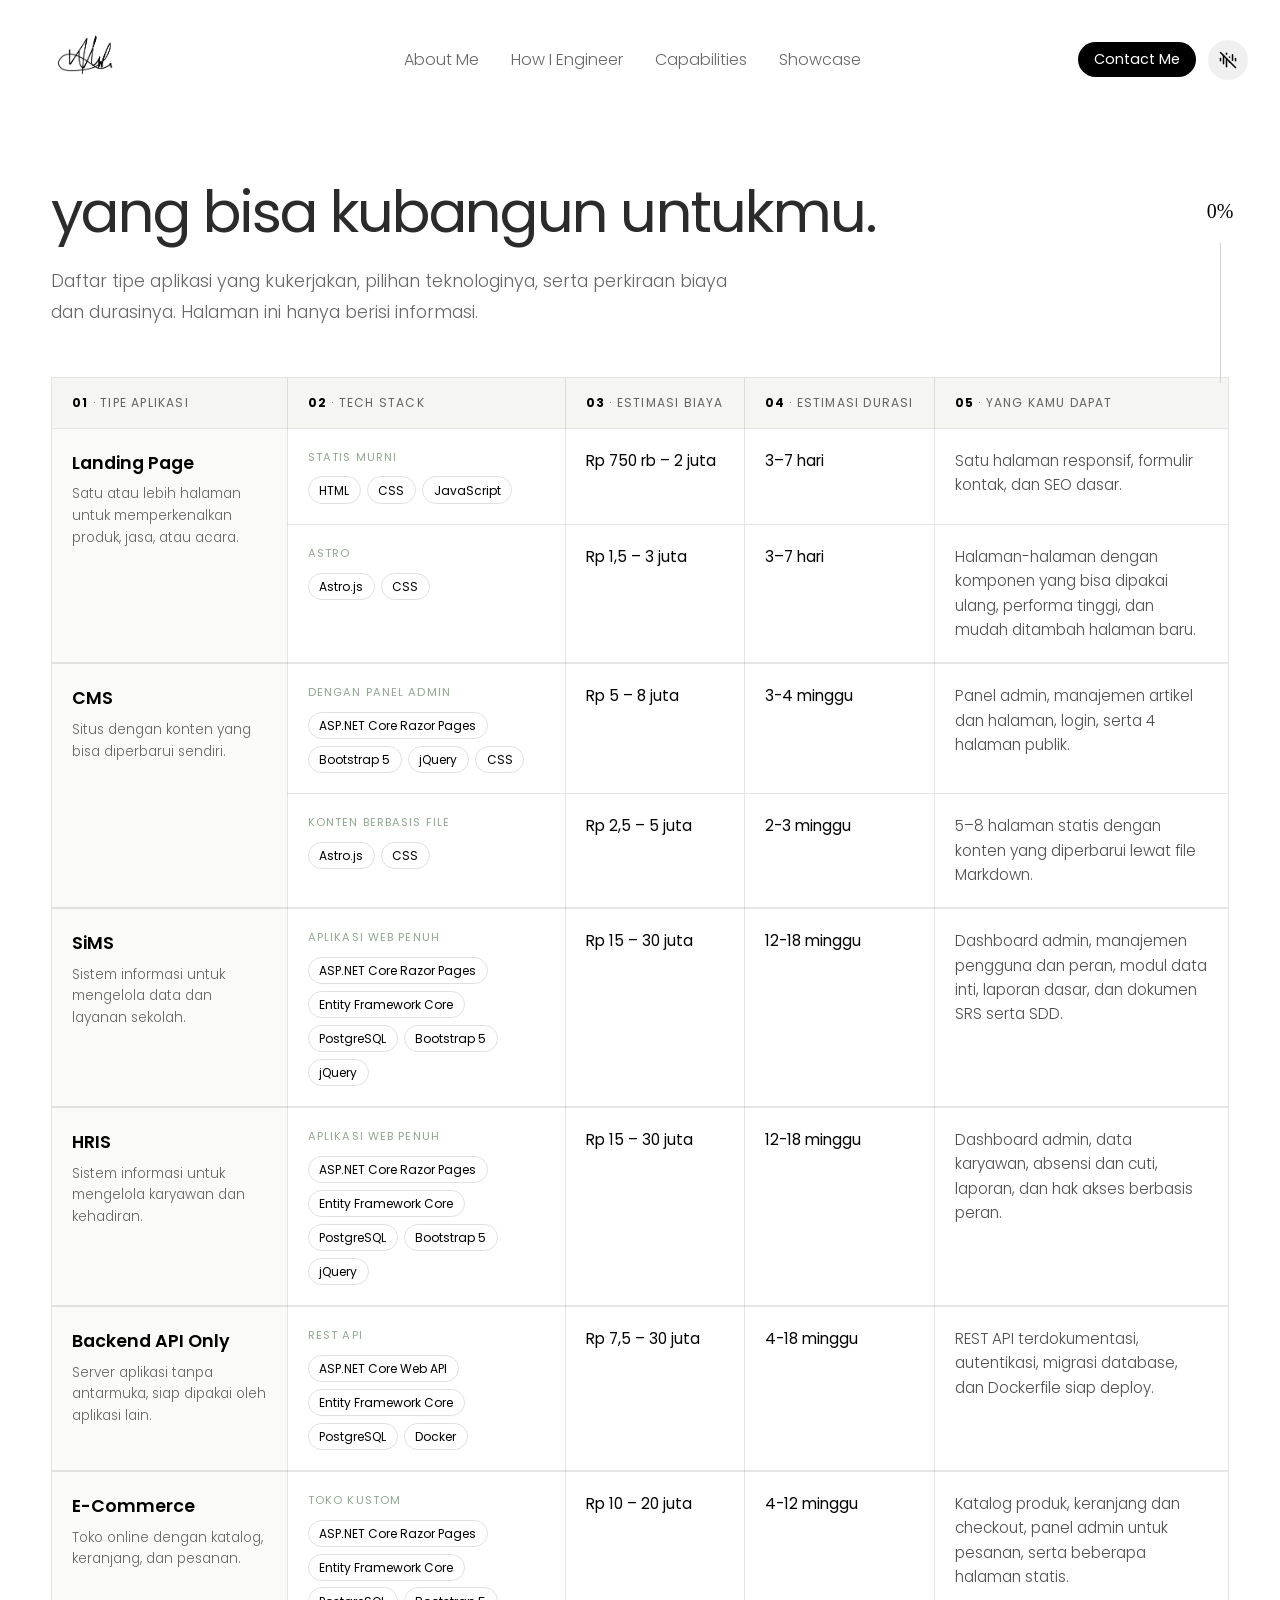
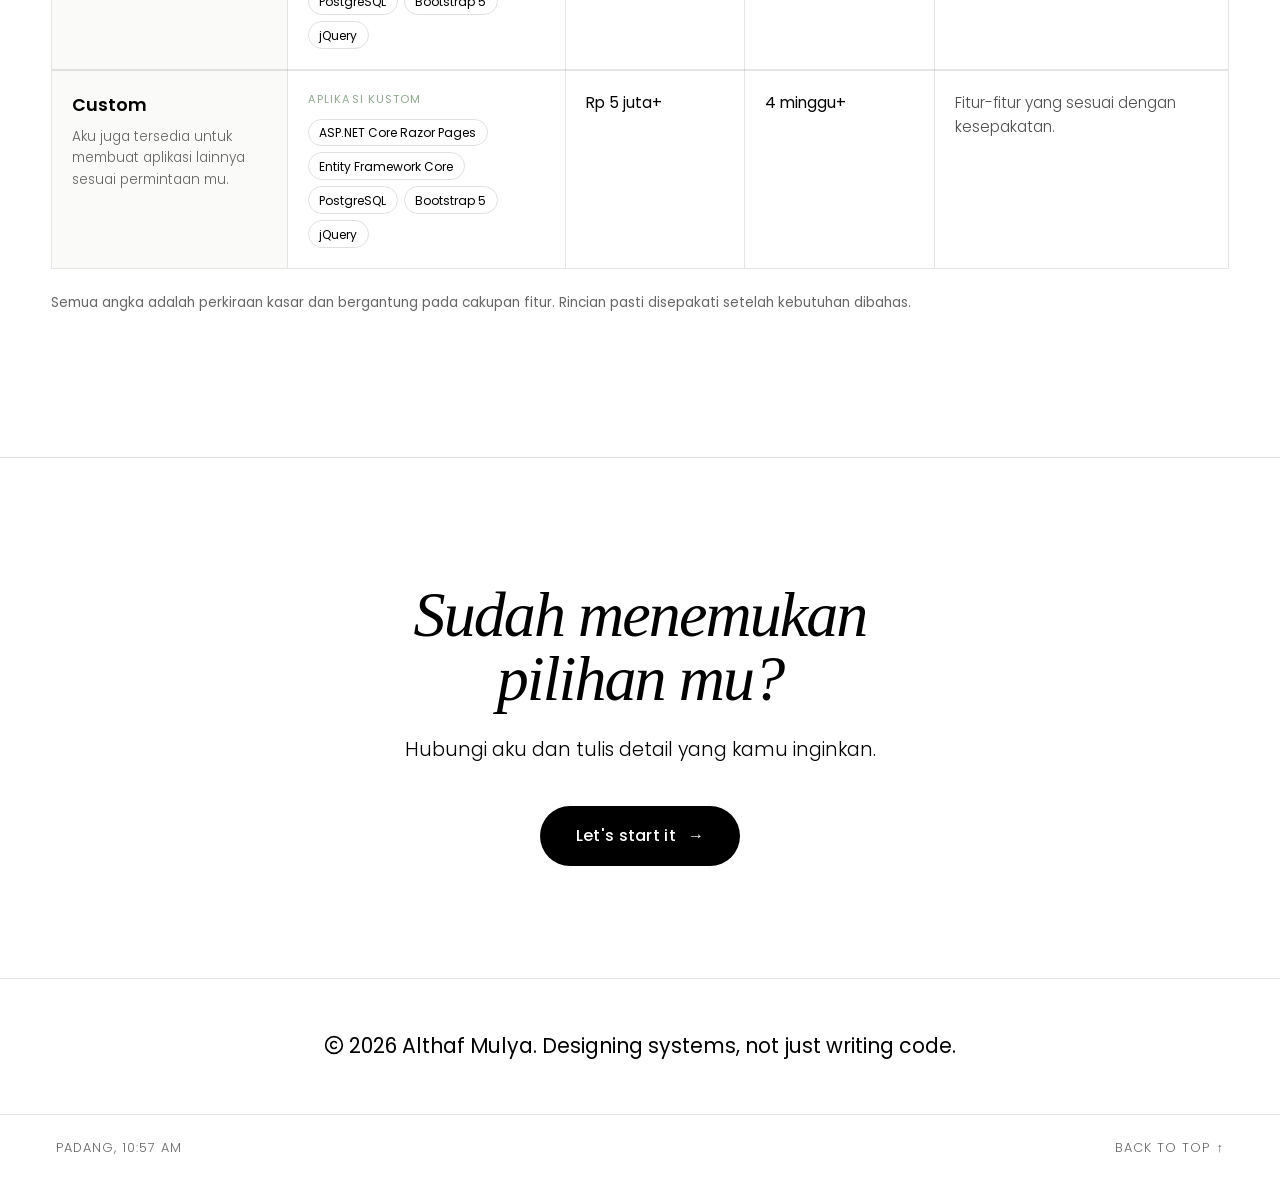
==== capabilities.html @ 6b511c11 "feat: add capabilities and contact section" ====
<!DOCTYPE html>
<html lang="en">
<head>
    <meta charset="UTF-8">
    <meta name="viewport" content="width=device-width, initial-scale=1.0">

    <title>Althaf | Web Developer</title>
    <meta name="description" content="Althaf adalah seorang web developer yang berdomisili di Padang, Indonesia.">
    <meta name="author" content="Althaf">
    <meta name="application-name" content="Althaf Portfolio">
    <meta name="generator" content="Custom">

    <meta name="robots" content="index, follow">
    <meta name="googlebot" content="index, follow">

    <link rel="canonical" href="https://althaf-webdev.netlify.app/">

    <meta property="og:type" content="website">
    <meta property="og:site_name" content="Althaf Portfolio">
    <meta property="og:title" content="Althaf | Web Developer">
    <meta property="og:description" content="Althaf adalah seorang web developer yang berdomisili di Padang, Indonesia.">
    <meta property="og:url" content="https://althaf-webdev.netlify.app/">
    <meta property="og:image" content="https://althaf-webdev.netlify.app/images/og-image.jpg">
    <meta property="og:image:alt" content="Foto Aku">
    <meta property="og:image:width" content="1200">
    <meta property="og:image:height" content="630">
    <meta property="og:locale" content="id_ID">

    <meta name="twitter:card" content="summary_large_image">
    <meta name="twitter:title" content="Althaf | Web Developer">
    <meta name="twitter:description" content="Althaf adalah seorang web developer yang berdomisili di Padang, Indonesia.">
    <meta name="twitter:image" content="https://althaf-webdev.netlify.app/images/og-image.jpg">
    <meta name="twitter:image:alt" content="Foto Aku">

    <meta name="theme-color" content="#000000">
    <meta name="color-scheme" content="light">

    <link rel="icon" type="image/png" href="./assets/favicon.png">
    <link rel="apple-touch-icon" href="/apple-touch-icon.png">
    <link rel="manifest" href="./manifest.json">

    <link rel="stylesheet" href="./styles/style.css">
    <link rel="stylesheet" href="./styles/animation.css">
    <link rel="stylesheet" href="./styles/typography.css">

    <link rel="preconnect" href="https://fonts.googleapis.com">
    <link rel="preconnect" href="https://fonts.gstatic.com" crossorigin>
    <link href="https://fonts.googleapis.com/css2?family=Poppins:ital,wght@0,100;0,200;0,300;0,400;0,500;0,600;0,700;0,800;0,900;1,100;1,200;1,300;1,400;1,500;1,600;1,700;1,800;1,900&display=swap" rel="stylesheet">
    <link href="https://fonts.googleapis.com/css2?family=Pixelify+Sans:wght@400;500&display=swap" rel="stylesheet">

    <script type="module" src="./scripts/main.js" defer></script>
</head>
<body data-page="capabilities">

    <!-- header -->
    <header>
        <a href="/" style="cursor: pointer;" class="signature">
            <img
                src="./assets/signature.png"
                alt="tanda tangan gw" />
        </a>
        <nav>
            <ul id="nav-items"></ul>
        </nav>
        <div class="header-actions">
            <a 
                id="contact-btn" 
                class="contact-btn" 
                href="./contact.html">
                Contact Me
            </a>
            <button
                id="play-bg"
                type="button"
                aria-label="Play background music"
                aria-pressed="false"
                class="play-btn"
            >
                <span id="play-icon" aria-hidden="true"></span>
            </button>
            <button
                id="menu-btn"
                class="menu-btn"
                type="button"
                aria-label="Toggle menu"
                aria-expanded="false"
                aria-controls="menu-overlay"
            >
                <span></span>
                <span></span>
            </button>
        </div>
    </header>

    <main>
        <section class="capabilities section-container-for-capabilities" aria-labelledby="capabilities-title">
            <div class="capabilities__header">
                <h1 id="capabilities-title" class="capabilities__title"></h1>
                <p id="capabilities-lead" class="capabilities__lead"></p>
            </div>

            <div class="capabilities__scroll" tabindex="0" role="region" aria-label="Tabel capabilities">
                <table id="capabilities-table" class="cap-table">
                    <caption id="capabilities-caption" class="visually-hidden"></caption>
                    <thead>
                        <tr id="capabilities-head"></tr>
                    </thead>
                </table>
            </div>

            <p id="capabilities-note" class="capabilities__note"></p>
        </section>

        <!-- nav to contact -->
        <section class="contact section-container" id="contact">
            <h3 class="contact__title">Sudah menemukan pilihan mu?</h3>
            <p class="contact__subtitle">
                Hubungi aku dan tulis detail yang kamu inginkan.
            </p>
            <a class="contact__cta" href="./contact.html">
                Let's start it <span aria-hidden="true">→</span>
            </a>
        </section>

    </main>

    <!-- footer -->
    <footer>

        <!-- copyright -->
        <div class="footer-copyright">
            <span id="copyright-icon"></span>
            <span id="copyright-year"></span>
            Althaf Mulya.
            Designing systems, not just writing code.
        </div>

        <!-- lower -->
        <div class="footer-lower">
            <span id="current-time"></span>
            <button id="back-to-top" class="back-to-top" type="button">
                BACK TO TOP <span aria-hidden="true">↑</span>
            </button>
        </div>

    </footer>

    <!-- additional components -->
    <audio id="background-audio" loop preload="auto">
        <source src="./assets/poison-door-sister-of-mercy.mp3" type="audio/mpeg">
    </audio>

    <div class="scroll-progress">
        <span id="scroll-percentage">0%</span>
        <div class="scroll-progress__track">
            <div id="scroll-progress-bar"></div>
        </div>
    </div>

    <div id="menu-overlay" class="menu-overlay" aria-hidden="true">
        <ol id="menu-items" class="menu-items"></ol>
    </div>

</body>
</html>
---- styles/style.css ----
* {
    box-sizing: border-box;
    padding: 0;
    margin: 0;
}

:root {
    --top-bar: 14px;
    --header-h: 109px; 
}

body {
    width: 100%;
    min-height: 100vh;
    height: fit-content;
    overflow-x: hidden;
    background-color: #ffffff;
}

li {
    list-style: none;
}

a {
    text-decoration: none;
}

.text-muted {
    color: #00000099;
}

.signature img {
    display: block;
    width: 135px;
    height: 55px;
    transition: filter 0.35s ease;
}

body.menu-open .signature {
    filter: brightness(0) invert(1);
}

.section-container {
    --card-padding: clamp(1.5rem, 4vw, 4rem);
    font-family: "Poppins", sans-serif;
    margin: 9rem 0 7rem;
    padding: 0 clamp(1.25rem, 4vw, 3.5rem);
    position: relative;
}

.section-container-for-capabilities {
    font-family: "Poppins", sans-serif;
    margin: 4rem 0 7rem;
    padding: 0 clamp(1.25rem, 4vw, 3.5rem);
    position: relative; 
}

nav a, .contact-btn {
    white-space: nowrap;
}

header {
    display: flex;
    flex-direction: row;
    justify-content: space-between;
    align-items: center;
    padding: 2rem;

    font-family: "Poppins", sans-serif;
    font-weight: 300;
    font-style: normal;

    position: sticky;
    top: 0;
    left: 0;
    z-index: 100;

    background-color: rgba(255, 255, 255, 1);
    -webkit-backdrop-filter: blur(0px);
            backdrop-filter: blur(0px);
    border-bottom: 1px solid transparent;

    transition:
        padding 0.35s cubic-bezier(0.4, 0, 0.2, 1),
        background-color 0.35s ease,
        backdrop-filter 0.35s ease,
        -webkit-backdrop-filter 0.35s ease,
        border-color 0.35s ease,
        box-shadow 0.35s ease;
}

header.is-scrolled {
    padding-block: 1rem;

    background-color: rgba(255, 255, 255, 0.55);
    -webkit-backdrop-filter: blur(14px) saturate(180%);
            backdrop-filter: blur(14px) saturate(180%);

    border-bottom-color: rgba(255, 255, 255, 0.4);
    box-shadow: 0 4px 24px rgba(0, 0, 0, 0.06);
}

nav ul {
    display: flex;
    flex-direction: row;
    gap: 2rem;
    margin-left: 20px;
}

.header-actions {
    display: flex;
    flex-direction: row;
    align-items: center;
    gap: 0.75rem;
}

.contact-btn {
    display: inline-flex;
    align-items: center;
    height: 35px;
    padding: 0 1rem;
    border-radius: 999px;

    background: #000;
    color: #fff;

    font-family: "Poppins", sans-serif;
    font-weight: 400;
    font-size: 0.9rem;

    transition: background-color 0.2s ease, transform 0.2s ease;
}

.contact-btn:hover {
    background: #222;
}

.play-btn {
    width: 40px;
    height: 40px;
    padding: 0;
    border: none;
    border-radius: 50%;
    background: #0000000f;
    cursor: pointer;

    display: grid;
    place-items: center;

    transition: background-color 0.2s ease;
}

.play-btn:hover {
    background: #0000001c;
}

.play-btn img {
    width: 18px;
    height: 18px;
    display: block;
}

.play-btn[aria-pressed="false"] .icon-stop {
    display: none;
}

.play-btn[aria-pressed="true"] .icon-play {
    display: none;
}

/* section nav */
.section-label {
    margin-bottom: 3rem;
}

.section-label__text {
    margin: 0;
    font-size: clamp(0.75rem, 1vw, 1rem);
    font-weight: 400;
    letter-spacing: 0.14em;
    text-transform: uppercase;
    color: #333;
}

.section-label__index {
    color: #8fa88f;
}

.section-label__line {
    display: block;
    width: clamp(8rem, 14vw, 12.5rem);
    height: 1px;
    margin-top: 0.25rem;
    background: #0000003d;
}

/* hero */
.hero {
    position: relative;
    min-height: calc(100svh - var(--top-bar) - var(--header-h));
    padding: 3rem 2.5rem 2.5rem;

    display: flex;
    flex-direction: column;
    justify-content: space-between;
    gap: 3rem;
}

#hero-name {
    display: flex;
    justify-content: flex-start; 
    gap: 0.3em;
    width: 100%;
    margin-top: 1.5rem;
    padding-right: 3.5rem; 

    font-family: "Pixelify Sans", monospace;
    font-weight: 400;
    font-size: 13vw;
    line-height: 1;
    white-space: nowrap;
}

#short-description {
    max-width: 19em;
    font-family: "Poppins", sans-serif;
    font-weight: 400;
    font-size: clamp(1.5rem, 2.3vw, 2.25rem);
    line-height: 1.55;
    letter-spacing: -0.01em;
}

.quick-info-container {
    position: relative;
}

.list-role-domicile ol {
    display: flex;
    justify-content: flex-end;
    padding-right: 3rem;

    font-family: "Poppins", sans-serif;
    font-weight: 400;
    font-size: 0.8rem;
    letter-spacing: 0.08em;
    text-transform: uppercase;
}

.list-role-domicile li + li::before {
    content: "+";
    margin-inline: 3rem;
}

.role-label {
    display: none;
}

.hero-linkedin {
    position: absolute;
    right: 1rem;
    bottom: 0.25rem;
    width: 40px;
    height: 40px;
    color: #000;
    margin-bottom: 1rem;
}

/* hamburger menu */
.menu-btn {
    display: none;
    position: relative;
    width: 40px;
    height: 40px;
    padding: 0;
    border: none;
    border-radius: 50%;
    background: #0000000f;
    cursor: pointer;
    transition: background-color 0.2s ease;
}

.menu-btn:hover {
    background: #0000001c;
}

.menu-btn span {
    position: absolute;
    top: 50%;
    left: 50%;
    width: 16px;
    height: 2px;
    background: #000;
    transition: transform 0.35s cubic-bezier(0.4, 0, 0.2, 1), background-color 0.2s ease;
}

.menu-btn span:nth-child(1) {
    transform: translate(-50%, calc(-50% - 3px));
}

.menu-btn span:nth-child(2) {
    transform: translate(-50%, calc(-50% + 3px));
}

body.menu-open .menu-btn span:nth-child(1) {
    transform: translate(-50%, -50%) rotate(45deg);
}

body.menu-open .menu-btn span:nth-child(2) {
    transform: translate(-50%, -50%) rotate(-45deg);
}

.menu-overlay {
    display: none;
    position: fixed;
    inset: 0;
    z-index: 99;
    max-width: 100vw;
    padding: calc(var(--header-h) + var(--top-bar)) 1.25rem 2rem;

    background: #0d0d0d;
    color: #fff;
    font-family: "Poppins", sans-serif;

    transform: translateY(-100%);
    visibility: hidden;
    transition:
        transform 0.6s cubic-bezier(0.76, 0, 0.24, 1),
        visibility 0s linear 0.6s;
}

body.menu-open .menu-overlay {
    transform: translateY(0);
    visibility: visible;
    transition-delay: 0s;
}

body.menu-open {
    overflow: hidden;
}

.menu-items {
    border-top: 1px solid #ffffff1f;
}

.menu-items li {
    border-bottom: 1px solid #ffffff1f;

    opacity: 0;
    transform: translateY(24px);
    transition: opacity 0.5s ease, transform 0.5s ease;
}

body.menu-open .menu-items li {
    opacity: 1;
    transform: none;
}

body.menu-open .menu-items li:nth-child(1) { transition-delay: 0.30s; }
body.menu-open .menu-items li:nth-child(2) { transition-delay: 0.36s; }
body.menu-open .menu-items li:nth-child(3) { transition-delay: 0.42s; }
body.menu-open .menu-items li:nth-child(4) { transition-delay: 0.48s; }
body.menu-open .menu-items li:nth-child(5) { transition-delay: 0.54s; }

.menu-items a {
    display: flex;
    align-items: center;
    gap: 1.25rem;
    padding: 1.5rem 0;
    color: #fff;
}

.menu-index {
    min-width: 1.5rem;
    font-size: 0.75rem;
    font-weight: 500;
    color: #ffffff80;
}

.menu-label {
    flex: 1;
    font-size: clamp(1.2rem, 6vw, 2rem);
    font-weight: 600;
    line-height: 1;
    letter-spacing: -0.04em;
    text-transform: uppercase;
}

.menu-arrow {
    font-size: 1.8rem;
    line-height: 1;
}

body.menu-open header {
    background-color: transparent;
    -webkit-backdrop-filter: none;
            backdrop-filter: none;
    box-shadow: none;
    color: #fff;
}

body.menu-open .play-btn,
body.menu-open .menu-btn {
    background: #ffffff1f;
}

body.menu-open .play-btn img {
    filter: invert(1);
}

body.menu-open .menu-btn span {
    background: #fff;
}

/* skills */
.skills {
    border-block: 1px solid #0000001a;
}

.skills-grid {
    display: grid;
    grid-template-columns: repeat(3, 1fr);
}

.capability {
    display: flex;
    flex-direction: row;
    align-items: flex-start;
    gap: 1.25rem;
    min-height: 220px;
    padding: 3rem 2.5rem;

    font-family: "Poppins", sans-serif;
}

.capability + .capability {
    border-left: 1px solid #0000001a;
}

.capability__icon {
    flex-shrink: 0;
    display: grid;
    place-items: center;
    width: 56px;
    height: 56px;
    border-radius: 16px;
    background: #0000000f;
}

.capability__icon img {
    display: block;
    width: 26px;
    height: 26px;
}

.capability__body h4 {
    margin-bottom: 0.75rem;
    font-weight: 500;
    font-size: 1.25rem;
    line-height: 1.25;
}

.capability__body p {
    font-weight: 300;
    font-size: 0.95rem;
    line-height: 1.7;
    color: #00000099;
}

/* showcase */
.showcase {
    --gap: 2.5rem;
    --per-view: 3;
    --inset: clamp(1.25rem, 4vw, 3.5rem);

    margin-top: 7rem;
    font-family: "Poppins", sans-serif;
}

.showcase__grid {
    display: flex;
    gap: var(--gap);
    padding: 0 var(--inset);
    overflow-x: auto;
    scroll-snap-type: x mandatory;
    scroll-padding-inline: var(--inset);
    overscroll-behavior-x: contain;
    scrollbar-width: none;
}

.showcase__grid::-webkit-scrollbar {
    display: none;
}

.showcase__grid:focus-visible {
    outline: 2px solid #000;
    outline-offset: -2px;
}

.showcase__controls {
    display: flex;
    justify-content: center;
    gap: 0.75rem;
    margin-top: 2.5rem;
}

.showcase__controls[hidden] {
    display: none;
}

.showcase__nav {
    display: grid;
    place-items: center;
    width: 52px;
    height: 52px;
    padding: 0;
    border: 1px solid #00000033;
    border-radius: 50%;
    background: transparent;
    color: #000;
    font-size: 1.25rem;
    line-height: 1;
    cursor: pointer;
    transition: background-color 0.25s ease, color 0.25s ease, opacity 0.25s ease;
}

.showcase__nav:hover:not(:disabled),
.showcase__nav:focus-visible {
    background: #000;
    color: #fff;
}

.showcase__nav:disabled {
    opacity: 0.25;
    cursor: default;
}

.showcase__header {
    padding: 0 clamp(1.25rem, 4vw, 3.5rem) 0 0;
    margin-bottom: 4rem;
}

.showcase__title {
    font-size: clamp(2.5rem, 4.5vw, 5rem);
    font-weight: 400;
    line-height: 1;
    letter-spacing: -0.03em;
    color: #2b2b2b;
}

.showcase__lead {
    max-width: 44rem;
    margin-top: 1.5rem;
    font-weight: 300;
    font-size: clamp(1rem, 1.4vw, 1.2rem);
    line-height: 1.8;
    color: #00000099;
}

.showcase-card {
    flex: 0 0 calc((100% - var(--gap) * (var(--per-view) - 1)) / var(--per-view));
    min-width: 0;
    scroll-snap-align: start;
    overflow-wrap: anywhere;

    --card-bg: #1f1f1f;
    --card-fg: #ffffff;
    --card-muted: #ffffffa6;
    --card-line: #ffffff26;
    --notch: 1.5rem;

    position: relative;
    display: flex;
    flex-direction: column;
    padding: 1.75rem 1.75rem 5rem;
    border-radius: 1.5rem;
    background: var(--card-bg);
    color: var(--card-fg);
}

.showcase-card[data-theme="light"] {
    --card-bg: #efefef;
    --card-fg: #1a1a1a;
    --card-muted: #00000099;
    --card-line: #0000001f;
}

.showcase-card__visual {
    display: grid;
    place-items: center;
    aspect-ratio: 16 / 10;
    margin-bottom: 1.75rem;
    overflow: hidden;
    border-radius: 58% 42% 55% 45% / 50% 58% 42% 50%;
    background: #ffffff1f;
}

.showcase-card[data-theme="light"] .showcase-card__visual {
    background: #00000014;
}

.showcase-card__visual img {
    display: block;
    width: 100%;
    height: 100%;
    object-fit: cover;
}

.showcase-card__initial {
    font-family: "Pixelify Sans", monospace;
    font-size: clamp(3.5rem, 7vw, 6rem);
    line-height: 1;
    opacity: 0.85;
}

.showcase-card__meta {
    display: flex;
    justify-content: space-between;
    align-items: center;
    gap: 1rem;
    margin-bottom: 0.75rem;
    font-size: 0.7rem;
    letter-spacing: 0.1em;
    text-transform: uppercase;
    color: var(--card-muted);
}

.showcase-card__status::before {
    content: "";
    display: inline-block;
    width: 6px;
    height: 6px;
    margin-right: 0.45rem;
    border-radius: 50%;
    background: currentColor;
    vertical-align: 0.1em;
}

.showcase-card__title {
    margin-bottom: 0.6rem;
    font-weight: 500;
    font-size: 1.5rem;
    line-height: 1.2;
}

.showcase-card__description {
    margin-bottom: 1.5rem;
    font-weight: 300;
    font-size: 0.95rem;
    line-height: 1.7;
    color: var(--card-muted);
}

.showcase-card__list {
    display: grid;
    gap: 0.6rem;
    margin-top: auto;
    padding-top: 1.25rem;
    border-top: 1px solid var(--card-line);
    font-size: 0.9rem;
    font-weight: 400;
}

.showcase-card__list li {
    display: flex;
    align-items: center;
    gap: 0.7rem;
}

.showcase-card__list li::before {
    content: "✓";
    flex-shrink: 0;
    display: grid;
    place-items: center;
    width: 20px;
    height: 20px;
    border-radius: 50%;
    background: var(--card-fg);
    color: var(--card-bg);
    font-size: 0.65rem;
    font-weight: 700;
}

.showcase-card__list .showcase-card__more {
    color: var(--card-muted);
    font-size: 0.8rem;
}

.showcase-card__list .showcase-card__more::before {
    content: "+";
    background: transparent;
    border: 1px solid var(--card-line);
    color: var(--card-muted);
}

.showcase-card__action {
    position: absolute;
    right: 0;
    bottom: 0;
    padding: 0.7rem 0 0 0.7rem;
    background: #fff;
    border-top-left-radius: var(--notch);
}

.showcase-card__action::before,
.showcase-card__action::after {
    content: "";
    position: absolute;
    width: var(--notch);
    height: var(--notch);
    background: radial-gradient(circle at top left, transparent var(--notch), #fff 0);
}

.showcase-card__action::before {
    right: 0;
    top: calc(var(--notch) * -1);
}

.showcase-card__action::after {
    left: calc(var(--notch) * -1);
    bottom: 0;
}

.showcase-card__action a {
    display: grid;
    place-items: center;
    width: 48px;
    height: 48px;
    border-radius: 50%;
    background: var(--card-bg);
    color: var(--card-fg);
    font-size: 1.2rem;
    line-height: 1;
    box-shadow: inset 0 0 0 1px var(--card-line);
    transition: transform 0.25s ease;
}

.showcase-card__action a:hover,
.showcase-card__action a:focus-visible {
    transform: rotate(45deg);
}

/* approach */
.approach-card__header {
    margin-bottom: 3rem;
}

.approach-card__title {
    margin: 0;
    font-size: clamp(2.5rem, 4.5vw, 5rem);
    font-weight: 400;
    line-height: 1;
    letter-spacing: -0.03em;
    color: #2b2b2b;
}

.approach-card__lead {
    max-width: 44rem;
    margin: 1.5rem 0 0;
    font-weight: 300;
    font-size: 1.1rem;
    line-height: 1.7;
    color: #00000099;
    line-height: 1.8;
}

.approach-card__panel {
    margin-left: clamp(0rem, 6vw, 6rem);
    padding: var(--card-padding);
    background: #fff;
    border: 1px solid #0000001a;
    border-radius: 2rem;
}

.approach-card__body {
    display: grid;
    grid-template-columns: minmax(0, 1fr) minmax(0, 0.95fr);
    gap: clamp(2rem, 5vw, 5rem);
    align-items: center;
}

.approach-card__content {
    min-width: 0;
}

.approach-card__description {
    max-width: 38rem;
    margin: 0;
    font-weight: 300;
    font-size: 1.1rem;
    line-height: 1.7;
    color: #00000099;
}

.approach-card__description strong {
    color: #000;
    font-weight: 600;
}

.approach-card__details {
    display: grid;
    gap: 0.75rem;
    margin: 2.5rem 0 0;
    padding: 0;
    list-style: none;
}

.approach-card__details li {
    padding-bottom: 0.75rem;
    border-bottom: 1px solid #eaeaea;
    font-size: 0.9rem;
    font-weight: 400;
}

.approach-stack {
    position: relative;
    z-index: 1;
    min-width: 0;
    aspect-ratio: 1 / 1.05;
    margin-top: calc(var(--card-padding) * -1.6);
    margin-right: calc(var(--card-padding) * -0.75);
}

.approach-stack__item {
    position: absolute;
    top: 0;
    left: 0;
    width: 88%;
    padding: 0;
    border: 0;
    background: none;
    cursor: pointer;
    transform-origin: bottom left;
    transition:
        transform 0.55s cubic-bezier(0.22, 1, 0.36, 1),
        opacity 0.4s ease,
        filter 0.4s ease;
}

.approach-stack__item img {
    display: block;
    width: 100%;
    height: auto;
    border-radius: 1rem;
    filter: drop-shadow(0 18px 30px rgb(0 0 0 / 0.18));
    user-select: none;
    -webkit-user-drag: none;
}

.approach-stack__item:focus-visible {
    outline: 2px solid #000;
    outline-offset: 6px;
    border-radius: 1rem;
}

.approach-stack__item[data-pos="0"] {
    z-index: 3;
    transform: translate(0, 0) rotate(0deg);
}

.approach-stack__item[data-pos="1"] {
    z-index: 2;
    transform: translate(13%, 6%) rotate(2.5deg) scale(0.96);
    filter: brightness(0.92);
}

.approach-stack__item[data-pos="2"] {
    z-index: 1;
    transform: translate(24%, 12%) rotate(5deg) scale(0.92);
    filter: brightness(0.85);
}

.approach-stack:hover .approach-stack__item[data-pos="1"] {
    transform: translate(16%, 4%) rotate(3.5deg) scale(0.96);
}

.approach-card__footer {
    display: flex;
    justify-content: space-between;
    align-items: center;
    gap: 1rem;
    margin-top: 3.5rem;
    padding-top: 1.25rem;
    border-top: 1px solid #e8e8e8;
    font-size: 0.75rem;
    letter-spacing: 0.08em;
    text-transform: uppercase;
}

.approach-card__index {
    color: #777;
    white-space: nowrap;
}

/* about */
.about {
    margin-top: 7rem;
    font-family: "Poppins", sans-serif;
}

.about__body {
    display: grid;
    grid-template-columns: minmax(0, 1fr) minmax(0, 1fr);
    gap: clamp(2rem, 5vw, 5rem);
    padding: 0 clamp(1.25rem, 4vw, 3.5rem) 4rem;
}

.about__content {
    display: flex;
    flex-direction: column;
    justify-content: space-between;
    gap: 1rem;
    min-width: 0;
}

.about__title {
    font-family: "Instrument Serif", Georgia, serif;
    font-style: italic;
    font-weight: 400;
    font-size: clamp(3rem, 6vw, 6rem);
    line-height: 1;
    letter-spacing: -0.03em;
}

.about__description {
    max-width: 38rem;
    font-weight: 300;
    font-size: clamp(1.1rem, 1.6vw, 1.6rem);
    line-height: 1.7;
    color: #00000099;
    white-space: pre-line; 
}

.about__image {
    min-width: 0;
}

.about__image img {
    display: block;
    width: 100%;
    aspect-ratio: 4 / 3;
    object-fit: cover;
    filter: grayscale(1) contrast(1.05);
}

.education {
    display: grid;
    grid-template-columns: repeat(3, 1fr);
    border-block: 1px solid #0000001a;
}

.education__item {
    display: flex;
    flex-direction: row;
    align-items: center;
    gap: 1.5rem;
    padding: 2.5rem clamp(1.25rem, 4vw, 3.5rem);
}

.education__item + .education__item {
    border-left: 1px solid #0000001a;
}

.education__logo {
    flex-shrink: 0;
    width: 60px;
    height: 60px;
    border-radius: 50%;
    overflow: hidden;
    background: #0000000f;
}

.education__logo img {
    display: block;
    width: 100%;
    height: 100%;
    object-fit: cover;
}

.education__name {
    margin-bottom: 0.4rem;
    font-weight: 400;
    font-size: 1rem;
    line-height: 1.25;
}

.education__year {
    font-weight: 300;
    font-size: 0.95rem;
    color: #00000099;
}

/* contact */
.contact {
    display: flex;
    flex-direction: column;
    align-items: center;
    text-align: center;
    font-family: "Poppins", sans-serif;
    border-top: 1px solid #0000001c;
    padding-top: 125px;
}

.contact__title {
    max-width: 18ch;
    font-family: "Instrument Serif", Georgia, serif;
    font-style: italic;
    font-weight: 400;
    font-size: clamp(2.5rem, 5vw, 4.5rem);
    line-height: 1;
    letter-spacing: -0.03em;
}

.contact__subtitle {
    max-width: 36rem;
    margin-top: 1.5rem;
    font-weight: 300;
    font-size: clamp(1rem, 1.5vw, 1.4rem);
    line-height: 1.6;
}

.contact__list {
    display: grid;
    grid-template-columns: repeat(3, 1fr);
    width: min(100%, 48rem);
    margin-top: 2.5rem;
    border: 1px solid #0000001a;
}

.contact__list li + li {
    border-left: 1px solid #0000001a;
}

.contact__link {
    display: grid;
    place-items: center;
    height: 100%;
    min-height: 70px;
    padding: 0.25rem;

    color: #000;
    font-weight: 500;
    font-size: 1rem;
    letter-spacing: 0.02em;
    text-transform: uppercase;

    transition: background-color 0.25s ease, color 0.25s ease;
}

.contact__link:hover,
.contact__link:focus-visible {
    background: #000;
    color: #fff;
}

.contact__cta {
    display: inline-flex;
    align-items: center;
    gap: 0.75rem;
    margin-top: 2.5rem;
    padding: 1.1rem 2.25rem;
    border-radius: 999px;

    background: #000;
    color: #fff;
    font-weight: 500;
    font-size: 1rem;
    letter-spacing: 0.02em;

    transition: background-color 0.25s ease, transform 0.25s ease;
}

.contact__cta span {
    transition: transform 0.25s ease;
}

.contact__cta:hover,
.contact__cta:focus-visible {
    background: #222;
}

/* area capabilities */
.capabilities__title {
    margin: 0;
    font-family: "Poppins", sans-serif;
    font-size: clamp(2.5rem, 4.5vw, 5rem);
    font-weight: 400;
    line-height: 1;
    letter-spacing: -0.03em;
    color: #2b2b2b;
}

.capabilities__lead {
    max-width: 44rem;
    margin: 1.5rem 0 0;
    font-family: "Poppins", sans-serif;
    font-weight: 300;
    font-size: 1.1rem;
    line-height: 1.8;
    color: #00000099;
}

.capabilities__header {
    margin-bottom: 3rem;
}

.capabilities__scroll {
    overflow-x: auto;
    border: 1px solid #0000001a;
}

.cap-table {
    width: 100%;
    min-width: 960px;
    border-collapse: collapse;
    font-family: "Poppins", sans-serif;
}

.cap-table thead th {
    padding: 1rem 1.25rem;
    background: #f5f5f3;
    border-bottom: 1px solid #0000001a;
    border-right: 1px solid #0000001a;
    text-align: left;
    font-family: var(--font-mono);
    font-size: 0.75rem;
    font-weight: 400;
    letter-spacing: 0.1em;
    text-transform: uppercase;
    color: #00000099;
    white-space: nowrap;
}

.cap-table thead th:last-child,
.cap-table td:last-child {
    border-right: 0;
}

.cap-table__index {
    font-weight: 700;
    color: #000;
}

.cap-table tbody + tbody {
    border-top: 2px solid #0000001a;
}

.cap-table td,
.cap-table tbody th {
    padding: 1.25rem;
    vertical-align: top;
    border-right: 1px solid #0000001a;
    font-size: 0.95rem;
    line-height: 1.6;
}

.cap-table tbody tr:not(:first-child) td {
    border-top: 1px solid #0000001a;
}

.cap-table tbody th {
    width: 20%;
    text-align: left;
    background: #fafaf8;
}

.cap-type__name {
    display: block;
    margin-bottom: 0.4rem;
    font-weight: 600;
    font-size: 1.1rem;
}

.cap-type__summary {
    display: block;
    font-weight: 300;
    font-size: 0.85rem;
    color: #00000099;
}

.cap-option-label {
    display: block;
    margin-bottom: 0.6rem;
    font-family: var(--font-mono);
    font-size: 0.7rem;
    letter-spacing: 0.1em;
    text-transform: uppercase;
    color: #8fa88f;
}

.cap-chips {
    display: flex;
    flex-wrap: wrap;
    gap: 0.4rem;
}

.cap-chip {
    padding: 0.2rem 0.65rem;
    border: 1px solid #0000001f;
    border-radius: 999px;
    font-size: 0.75rem;
    white-space: nowrap;
}

.cap-table__cost,
.cap-table__duration {
    white-space: nowrap;
    font-family: var(--font-mono);
    font-size: 0.85rem;
}

.cap-table__deliverable {
    font-weight: 300;
    color: #000000b3;
}

.capabilities__note {
    margin-top: 1.5rem;
    font-size: 0.85rem;
    color: #00000099;
}

/* footer */
footer {
    border-top: 1px solid #0000001a;
    font-family: "Poppins", sans-serif;
}

.footer-copyright {
    padding: 3.25rem 1.5rem;
    text-align: center;
    font-weight: 400;
    font-size: clamp(1rem, 1.6vw, 1.5rem);
    line-height: 1.5;
}

#copyright-icon img {
    display: inline-block;
    width: 1em;
    height: 1em;
    vertical-align: -0.12em;
}

.footer-lower {
    display: flex;
    justify-content: space-between;
    align-items: center;
    padding: 1.5rem 3.5rem;
    border-top: 1px solid #0000001a;

    font-weight: 300;
    font-size: 0.8rem;
    letter-spacing: 0.08em;
    text-transform: uppercase;
    color: #00000099;
}

.back-to-top {
    display: inline-flex;
    align-items: center;
    gap: 0.4rem;
    padding: 0;
    border: none;
    background: none;
    cursor: pointer;

    font: inherit;
    letter-spacing: inherit;
    text-transform: inherit;
    color: inherit;

    transition: color 0.2s ease;
}

.back-to-top:hover {
    color: #000;
}

.back-to-top span {
    transition: transform 0.25s ease;
}

/* area contect form */
body[data-page="contact"] {
    --c-bg: #121212;
    --c-text: #ecebe6;
    --c-muted: #ecebe6a6;
    --c-line: #ffffff26;
    --c-accent: #8fa88f;
    --c-error: #ff8f84;
    --font-mono: "JetBrains Mono", ui-monospace, SFMono-Regular, Menlo, monospace;

    background-color: var(--c-bg);
    color: var(--c-text);
}

body[data-page="contact"]:not(.menu-open) header {
    background-color: var(--c-bg);
}

body[data-page="contact"]:not(.menu-open) header.is-scrolled {
    background-color: rgba(18, 18, 18, 0.6);
    border-bottom-color: #ffffff14;
    box-shadow: 0 4px 24px rgba(0, 0, 0, 0.35);
}

body[data-page="contact"] .signature {
    filter: brightness(0) invert(1);
}

body[data-page="contact"] .text-muted {
    color: var(--c-muted);
}

body[data-page="contact"] .contact-btn {
    background: var(--c-accent);
    color: #121212;
}

body[data-page="contact"] .contact-btn:hover {
    background: #a3baa3;
}

body[data-page="contact"] .play-btn,
body[data-page="contact"] .menu-btn {
    background: #ffffff1f;
}

body[data-page="contact"] .play-btn:hover,
body[data-page="contact"] .menu-btn:hover {
    background: #ffffff33;
}

body[data-page="contact"] .play-btn img {
    filter: invert(1);
}

body[data-page="contact"] .menu-btn span {
    background: #fff;
}

body[data-page="contact"] .scroll-progress {
    color: var(--c-text);
}

body[data-page="contact"] footer,
body[data-page="contact"] .footer-lower {
    border-color: var(--c-line);
}

body[data-page="contact"] .footer-lower {
    color: var(--c-muted);
}

body[data-page="contact"] .back-to-top:hover {
    color: #fff;
}

.contact-page {
    display: grid;
    grid-template-columns: minmax(0, 1fr) minmax(0, 1.1fr);
    gap: clamp(2.5rem, 7vw, 7rem);
    min-height: calc(100svh - var(--header-h));
    padding: clamp(2.5rem, 6vw, 5rem) clamp(1.25rem, 4vw, 3.5rem) 6rem;
    font-family: "Poppins", sans-serif;
}

.contact-page__info {
    position: sticky;
    top: calc(var(--header-h) + 1rem);
    align-self: start;
    display: flex;
    flex-direction: column;
    gap: 2.5rem;
    min-width: 0;
}

.contact-page__title {
    font-family: "Pixelify Sans", monospace;
    font-weight: 400;
    font-size: clamp(3rem, 8vw, 7.5rem);
    line-height: 1;
    text-transform: uppercase;
    overflow-wrap: anywhere;
}

.contact-page__accent {
    color: var(--c-accent);
}

.contact-page__intro {
    max-width: 28rem;
    font-weight: 300;
    font-size: clamp(1.1rem, 1.6vw, 1.5rem);
    line-height: 1.6;
    color: var(--c-muted);
}

.contact-page__meta {
    display: grid;
    gap: 1.75rem;
}

.contact-page__meta dt,
.contact-form legend {
    font-family: var(--font-mono);
    font-size: 0.75rem;
    letter-spacing: 0.12em;
    text-transform: uppercase;
    color: var(--c-muted);
}

.contact-page__meta dd {
    margin-top: 0.4rem;
    font-size: clamp(1.1rem, 1.7vw, 1.6rem);
    overflow-wrap: anywhere;
}

.contact-page__meta a {
    color: inherit;
    border-bottom: 1px solid transparent;
    transition: border-color 0.25s ease, color 0.25s ease;
}

.contact-page__meta a:hover,
.contact-page__meta a:focus-visible {
    color: var(--c-accent);
    border-color: var(--c-accent);
}

.contact-form {
    display: flex;
    flex-direction: column;
    gap: 2.5rem;
    min-width: 0;
}

.contact-form fieldset {
    min-width: 0;
    border: 0;
}

.contact-form legend {
    margin-bottom: 1rem;
    padding: 0;
}

.visually-hidden {
    position: absolute;
    width: 1px;
    height: 1px;
    margin: -1px;
    padding: 0;
    overflow: hidden;
    clip: rect(0 0 0 0);
    white-space: nowrap;
    border: 0;
}

.chips {
    position: relative;
    display: flex;
    flex-wrap: wrap;
    gap: 0.75rem;
}

.chip__input {
    position: absolute;
    opacity: 0;
    pointer-events: none;
}

.chip {
    padding: 0.7rem 1.4rem;
    border: 1px solid #ffffff40;
    border-radius: 999px;
    font-size: 1rem;
    cursor: pointer;
    transition: background-color 0.2s ease, color 0.2s ease, border-color 0.2s ease;
}

.chip:hover {
    border-color: var(--c-text);
}

.chip__input:checked + .chip {
    background: var(--c-accent);
    border-color: var(--c-accent);
    color: #121212;
}

.chip__input:focus-visible + .chip {
    outline: 2px solid var(--c-accent);
    outline-offset: 3px;
}

.field input,
.field textarea {
    display: block;
    width: 100%;
    padding: 1rem 0;
    border: 0;
    border-bottom: 1px solid var(--c-line);
    border-radius: 0;
    background: transparent;
    color: var(--c-text);
    font: inherit;
    font-size: clamp(1.2rem, 2vw, 1.75rem);
    transition: border-color 0.25s ease;
}

.field textarea {
    min-height: 7rem;
    resize: vertical;
}

.field input::placeholder,
.field textarea::placeholder {
    color: #ffffff73;
}

.field input:focus,
.field textarea:focus {
    outline: none;
    border-bottom-color: var(--c-accent);
    box-shadow: 0 1px 0 var(--c-accent);
}

.field [aria-invalid="true"] {
    border-bottom-color: var(--c-error);
}

.field__error {
    margin-top: 0.6rem;
    font-size: 0.85rem;
    color: var(--c-error);
}

.field__error:empty {
    display: none;
}

.contact-form__submit {
    align-self: flex-start;
    padding: 1.25rem 2.5rem;
    border: 0;
    border-radius: 999px;
    background: var(--c-accent);
    color: #121212;
    font-family: var(--font-mono);
    font-size: 0.9rem;
    letter-spacing: 0.1em;
    text-transform: uppercase;
    cursor: pointer;
    transition: transform 0.25s ease, background-color 0.25s ease;
}

.contact-form__submit:hover,
.contact-form__submit:focus-visible {
    background: #a3baa3;
}

.contact-form__status {
    color: var(--c-accent);
    line-height: 1.6;
}

.contact-form__status:empty {
    display: none;
}

/* area viewport responsif */
@media (max-width: 1024px) {
    header {
        padding: 1.5rem;
    }

    nav ul {
        gap: 1.25rem;
        margin-left: 0;
    }

    .hero {
        padding: 2.5rem 1.5rem 2rem;
    }

    .list-role-domicile ol {
        padding-right: 0;
    }

    .list-role-domicile li + li::before {
        margin-inline: 1.5rem;
    }

    .capability {
        flex-direction: column;
        gap: 1rem;
        padding: 2rem 1.5rem;
    }

    .about {
        margin-top: 5rem;
    }

    .about__body {
        gap: 2rem;
    }

    .education__item {
        flex-direction: column;
        align-items: flex-start;
        gap: 1rem;
        padding: 2rem 1.5rem;
    }

    .showcase {
        margin-top: 5rem;
    }

    .showcase-card {
        padding: 1.25rem 1.25rem 4.5rem;
    }

    .showcase {
        --gap: 1rem;
        --per-view: 2;
    }

    .contact {
        padding-block: 7rem;
    }
}

/* tablet atau ipad */
@media (max-width: 768px) {
    :root {
        --header-h: 80px;
    }

    header {
        padding: 1rem 1.25rem;
    }

    nav,
    .contact-btn {
        display: none;
    }

    body .scroll-progress {
        display: none;
    }

    .menu-btn {
        display: grid;
        place-items: center;
    }

    .menu-overlay {
        display: flex;
        flex-direction: column;
    }

    .hero {
        padding: 2rem 1.25rem 1.5rem;
        gap: 2rem;
    }

    #short-description {
        max-width: 100%;
        font-size: 1.4rem;
        line-height: 1.5;
    }

    .list-role-domicile ol {
        display: grid;
        grid-template-columns: 1.4fr 0.9fr 1.2fr;
        padding-right: 0;
        border-top: 1px solid #0000001a;
        font-size: 0.7rem;
        letter-spacing: 0.05em;
    }

    .list-role-domicile li {
        display: flex;
        flex-direction: column;
        gap: 0.4rem;
        padding: 0.9rem 0.75rem 0.9rem 0;
        white-space: normal;
    }

    .list-role-domicile li + li {
        padding-left: 0.75rem;
        border-left: 1px solid #0000001a;
    }

    .list-role-domicile li + li::before {
        content: none;
    }

    .role-label {
        display: block;
        font-size: 0.6rem;
        color: #00000066;
    }

    #hero-name {
        flex-direction: column;
        flex-wrap: nowrap;
        justify-content: flex-start;
        gap: 0;
        margin-top: 0.5rem;
        padding-right: 0;
        font-size: 25vw;
    }

    #hero-name span:last-child {
        align-self: flex-end;
    }

    .hero-linkedin {
        left: 0;
        right: auto;
        bottom: 0.25rem;
        width: 28px;
        height: 28px;
        margin-left: 90%;
    }

    .tech-marquee {
        display: block;
    }

    .scroll-progress {
        display: none;
    }

    .skills-grid {
        grid-template-columns: 1fr;
    }

    .capability {
        flex-direction: row;
        gap: 1rem;
        min-height: 0;
        padding: 1.75rem 1.25rem;
    }

    .capability + .capability {
        border-left: none;
        border-top: 1px solid #0000001a;
    }

    .approach-card__body {
        grid-template-columns: minmax(0, 1fr) minmax(0, 0.8fr);
        gap: 1.5rem;
        margin-top: 2.5rem;
    }

    .approach-card__visual {
        margin-top: -15%;
    }

    .footer-copyright {
        padding: 2.25rem 1.25rem;
        font-size: 1rem;
    }

    .footer-lower {
        padding: 1.25rem;
        font-size: 0.7rem;
    }

    .approach-card {
        margin: 6rem 0 5rem;
    }

    .approach-card__panel {
        margin-left: 0;
        border-radius: 1.5rem;
    }

    .approach-card__body {
        grid-template-columns: minmax(0, 1fr);
        gap: 2.5rem;
    }

    .approach-stack {
        order: -1;
        width: 92%;
        margin: calc(var(--card-padding) * -1.8) 0 0 auto;
        margin-bottom: 4rem;
    }

    .approach-card__footer {
        margin-top: 2rem;
        font-size: 0.65rem;
    }

    .about {
        margin-top: 4rem;
    }

    .about__body {
        grid-template-columns: minmax(0, 1fr);
        gap: 2rem;
        padding-bottom: 3rem;
    }

    .about__image {
        order: -1;
    }

    .about__content {
        gap: 1.25rem;
    }

    .about__title {
        font-size: clamp(2.5rem, 12vw, 4rem);
    }

    .about__description {
        max-width: 100%;
        font-size: 1.1rem;
        line-height: 1.65;
    }

    .education {
        grid-template-columns: 1fr;
    }

    .education__item {
        flex-direction: row;
        align-items: center;
        gap: 1rem;
        padding: 1.5rem 1.25rem;
    }

    .education__item + .education__item {
        border-left: none;
        border-top: 1px solid #0000001a;
    }

    .capabilities__scroll {
        overflow: visible;
        border: 0;
    }

    .cap-table,
    .cap-table tbody,
    .cap-table tr,
    .cap-table th,
    .cap-table td {
        display: block;
    }

    .cap-table {
        min-width: 0;
    }

    .cap-table thead {
        position: absolute;
        width: 1px;
        height: 1px;
        overflow: hidden;
        clip: rect(0 0 0 0);
    }

    .cap-table tbody {
        margin-bottom: 1.25rem;
        overflow: hidden;
        border: 1px solid #0000001a;
        border-radius: 1.25rem;
    }

    .cap-table tbody + tbody {
        border-top: 1px solid #0000001a;
    }

    .cap-table tbody th {
        width: auto;
        border-right: 0;
    }

    .cap-table tbody tr:not(:first-child) {
        border-top: 2px solid #0000001a;
    }

    .cap-table td {
        display: grid;
        grid-template-columns: 6.5rem minmax(0, 1fr);
        gap: 0.75rem;
        padding: 0.9rem 1.25rem;
        border-right: 0;
        border-top: 1px solid #0000001a;
    }

    .cap-table tbody tr:not(:first-child) > td:first-child {
        border-top: 0;
    }

    .cap-table td::before {
        content: attr(data-label);
        font-family: var(--font-mono);
        font-size: 0.68rem;
        letter-spacing: 0.1em;
        text-transform: uppercase;
        color: #00000099;
    }

    .cap-table__cost,
    .cap-table__duration {
        white-space: normal;
    }

    .showcase {
        margin-top: 4rem;
        --gap: 1.25rem;
        --per-view: 1.3;
    }

    .showcase__header {
        margin-bottom: 2.5rem;
    }

    .showcase__title {
        max-width: 100%;
    }

    .showcase__controls {
        margin-top: 2rem;
    }

    .showcase-card {
        padding: 1.5rem 1.5rem 5rem;
    }

    .contact {
        padding-block: 5rem;
    }

    .contact__list {
        grid-template-columns: 1fr;
        margin-top: 2.5rem;
    }

    .contact__list li + li {
        border-left: none;
        border-top: 1px solid #0000001a;
    }

    .contact__link {
        min-height: 72px;
    }

    .contact-page {
        grid-template-columns: minmax(0, 1fr);
        gap: 3rem;
        padding-bottom: 4rem;
    }

    .contact-page__info {
        position: static;
        gap: 2rem;
    }

    .contact-form {
        gap: 2rem;
    }
}

/* HP kecil */
@media (max-width: 480px) {
    header {
        padding: 0.75rem 1rem;
    }

    .contact-btn {
        height: 32px;
        padding: 0 0.85rem;
        font-size: 0.8rem;
    }

    .play-btn {
        width: 36px;
        height: 36px;
    }

    .menu-btn {
        width: 36px;
        height: 36px;
    }

    .hero {
        padding: 1.5rem 1rem 1.25rem;
    }

    #hero-name {
        margin-bottom: 3rem;
    }

    #short-description {
        font-size: 1.2rem;
    }

    .hero-linkedin {
        margin-left: 90% !important;
    }

    .role-label {
        display: block;
        font-size: 0.6rem;
        color: #00000066;
    }

    .approach-card {
        --card-padding: 1.25rem;

        margin: 3rem 0 5rem;
        border-radius: 1rem;
    }

    .approach-card__body {
        grid-template-columns: minmax(0, 1fr);
        gap: 2rem;
        margin-top: 2rem;
    }

    .approach-card__content {
        padding-top: 0;
    }

    .approach-card__visual {
        width: 82%;
        margin: 0 0 0 auto;
    }

    .approach-card__visual img {
        aspect-ratio: 5 / 4;
        max-height: none;
    }

    .approach-card__footer {
        margin-top: 2rem;
        font-size: 0.65rem;
    }

    .approach-stack {
        margin-bottom: 3.5rem;
    }

    .approach-card__header {
        gap: 0.75rem;
    }

    .approach-card__number {
        padding-top: 0.4rem;
    }

    .approach-stack__item[data-pos="1"] {
        transform: translate(9%, 5%) rotate(2deg) scale(0.96);
    }

    .approach-stack__item[data-pos="2"] {
        transform: translate(16%, 9%) rotate(4deg) scale(0.92);
    }

    .section-label {
        margin-bottom: 2.5rem;
    }

    .about {
        margin-top: 3rem;
    }

    .about__body {
        padding: 0 1rem 2.5rem;
    }

    .about__image img {
        aspect-ratio: 5 / 4;
    }

    .about__description {
        font-size: 1rem;
    }

    .education__item {
        padding: 1.25rem 1rem;
    }

    .education__logo {
        width: 48px;
        height: 48px;
    }

    .education__name {
        font-size: 0.95rem;
    }

    .education__year {
        font-size: 0.85rem;
    }

    .showcase {
        --inset: 1rem;
        --per-view: 1.1;
    }

    .showcase__header,
    .showcase__grid {
        padding-inline: 1rem;
    }

    .showcase__header {
        margin-bottom: 2rem;
    }

    .showcase__title {
        font-size: clamp(2rem, 10vw, 2.75rem);
    }

    .showcase__lead {
        font-size: 0.95rem;
        line-height: 1.7;
    }

    .showcase-card {
        padding: 1.25rem 1.25rem 4.5rem;
        border-radius: 1.25rem;
    }

    .showcase-card__visual {
        aspect-ratio: 16 / 9;
        margin-bottom: 1.25rem;
    }

    .showcase-card__title {
        font-size: 1.3rem;
    }

    .showcase-card__description {
        font-size: 0.9rem;
        margin-bottom: 1.25rem;
    }

    .showcase-card__list {
        font-size: 0.85rem;
    }

    .showcase-card__action a {
        width: 44px;
        height: 44px;
    }

    .contact {
        padding: 4rem 1rem;
    }

    .contact__subtitle {
        margin-top: 1rem;
    }

    .contact__cta {
        align-self: stretch;
        justify-content: center;
    }

    .signature img {
        width: 72px;
        height: 35px;
    }

    .contact-page {
        padding-inline: 1rem;
    }

    .chip {
        padding: 0.6rem 1.1rem;
        font-size: 0.9rem;
    }

    .contact-form__submit {
        align-self: stretch;
        text-align: center;
    }
}

.tech-marquee {
    overflow: hidden;
    padding: 0.9rem 0;
    border-block: 1px solid #0000001a;

    font-family: "Poppins", sans-serif;
    font-weight: 400;
    font-size: 0.75rem;
    letter-spacing: 0.08em;
    text-transform: uppercase;

    -webkit-mask-image: linear-gradient(90deg, transparent, #000 10%, #000 90%, transparent);
            mask-image: linear-gradient(90deg, transparent, #000 10%, #000 90%, transparent);
}

.tech-marquee__track {
    display: flex;
    width: max-content;
    animation: tech-marquee 30s linear infinite;
}

.tech-marquee__group {
    display: flex;
    flex-shrink: 0;
    gap: 1.5rem;
    padding-right: 1.5rem;
}

.tech-marquee__item {
    white-space: nowrap;
}

.tech-marquee__item::after {
    content: "•";
    margin-left: 1.5rem;
}

@keyframes tech-marquee {
    to {
        transform: translateX(-50%);
    }
}

@media (prefers-reduced-motion: reduce) {
    .tech-marquee__track {
        animation: none;
    }

    .approach-stack__item {
        transition: none;
    }
}
---- styles/animation.css ----
/* animasi scroll smooth */
.scroll-progress {
    position: fixed;
    top: 200px;
    right: 40px;
    display: flex;
    flex-direction: column;
    align-items: center;
    gap: 20px;
    z-index: 1000;
}

#scroll-percentage {
    width: 4ch;
    text-align: center;
    font-size: 20px;
    font-weight: 400;
    font-variant-numeric: tabular-nums;
}

.scroll-progress__track {
    width: 1px;
    height: 140px;
    background: #d0d0d0;
    position: relative;
}

#scroll-progress-bar {
    position: absolute;
    top: 0;
    left: 0;
    width: 100%;
    height: 0%;
    background: #222;
    transition: height 0.1s linear;
}
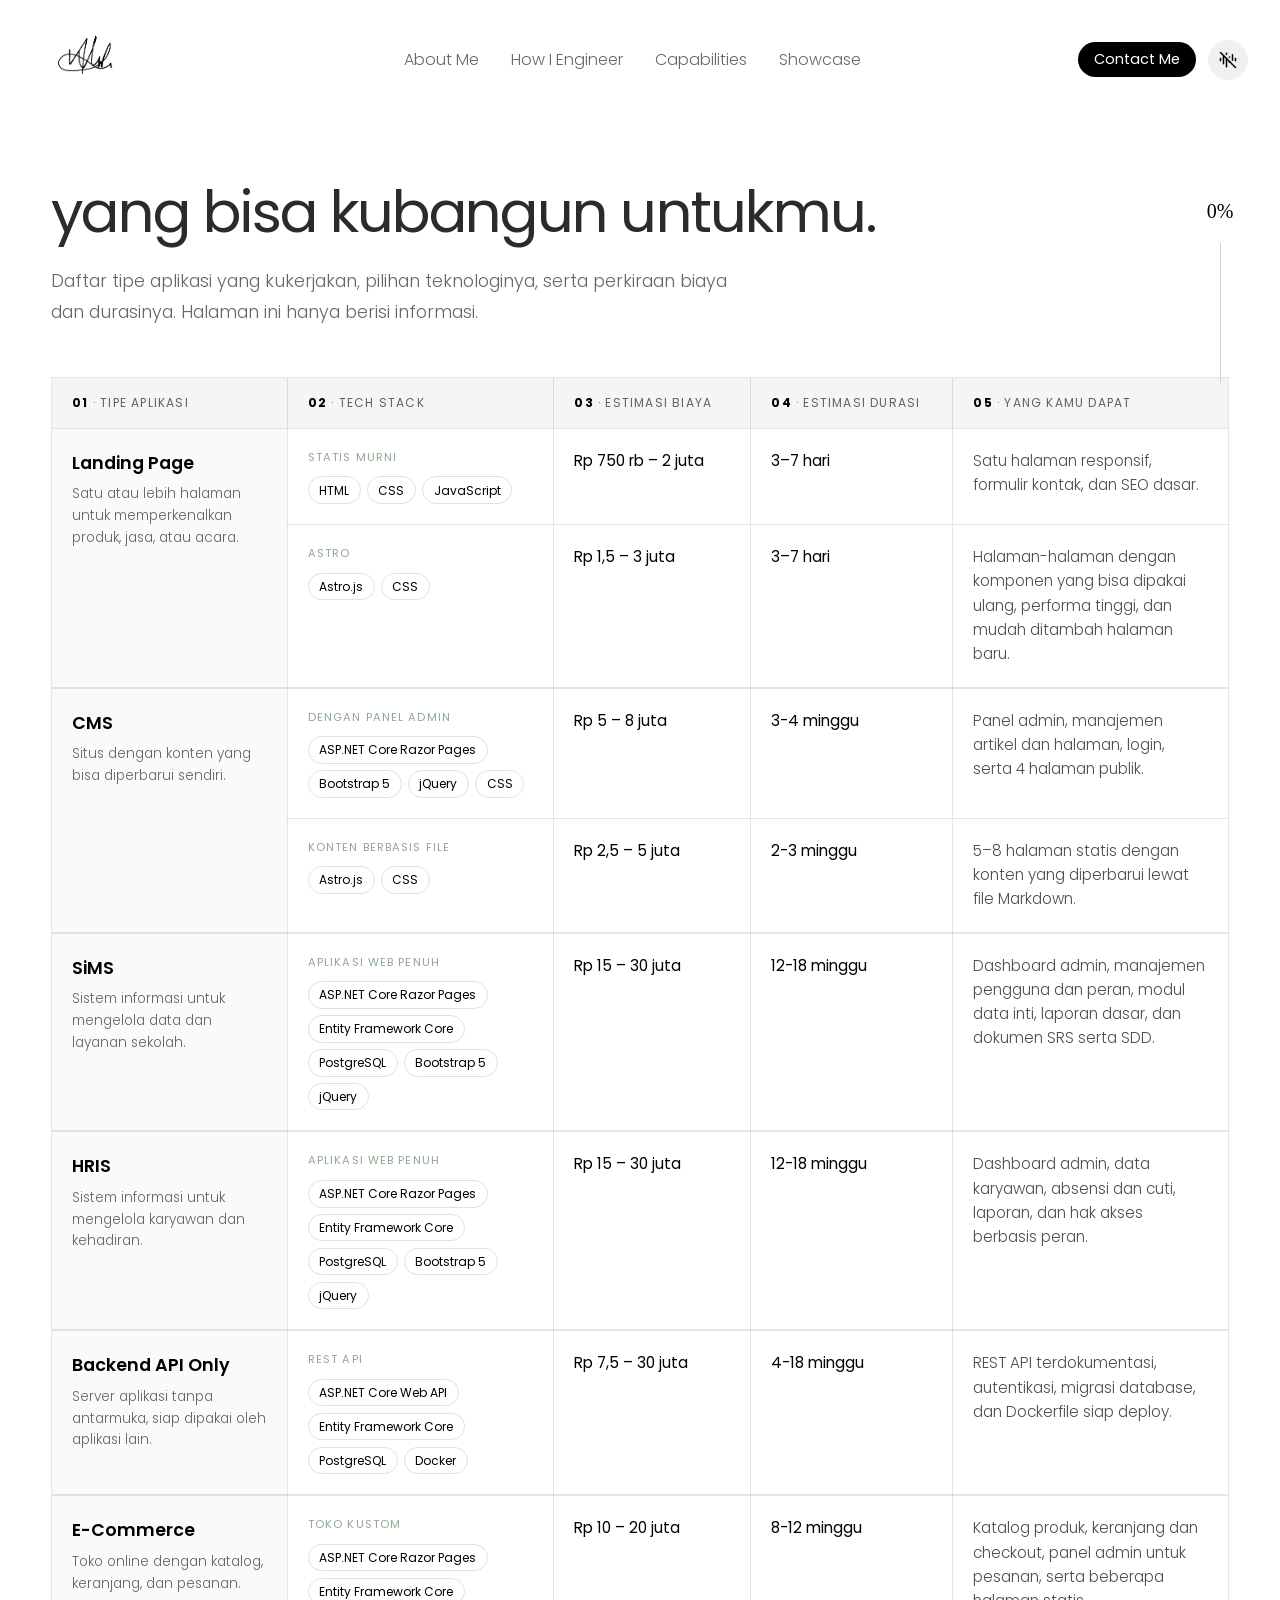
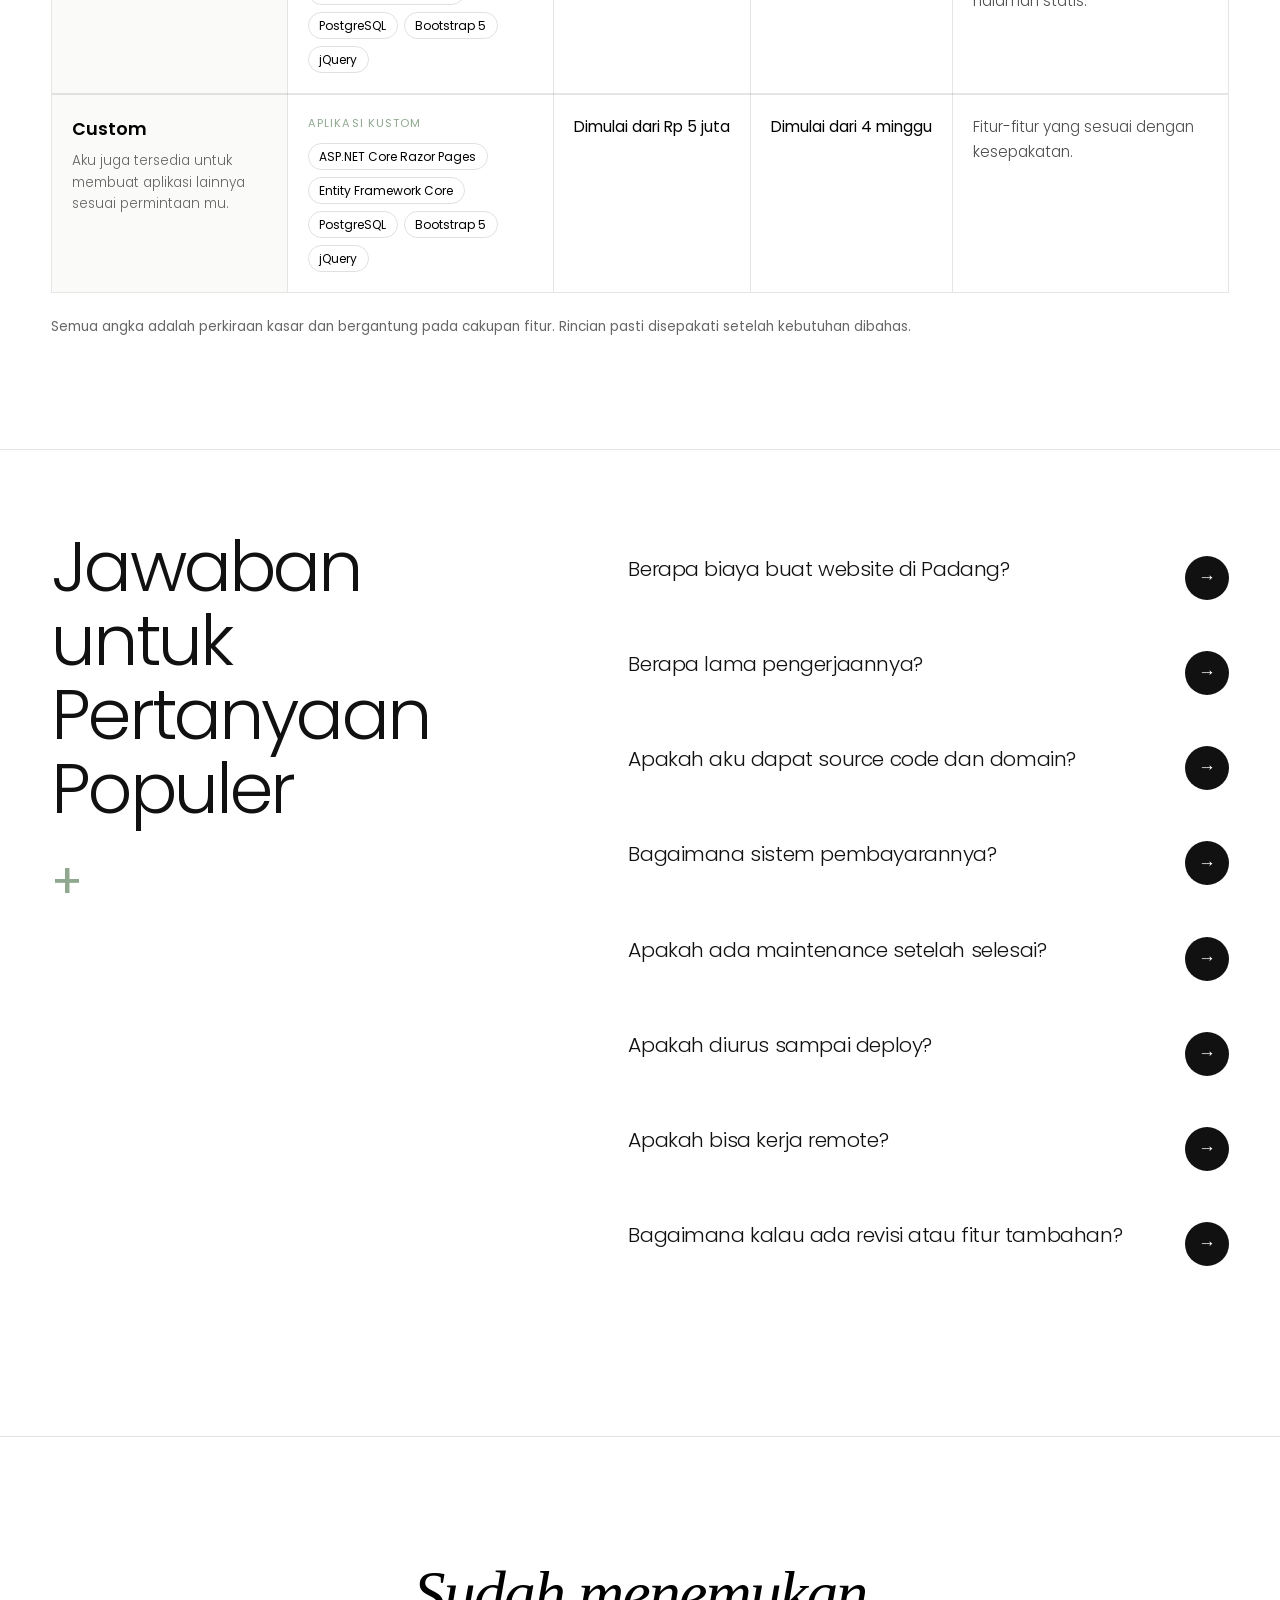
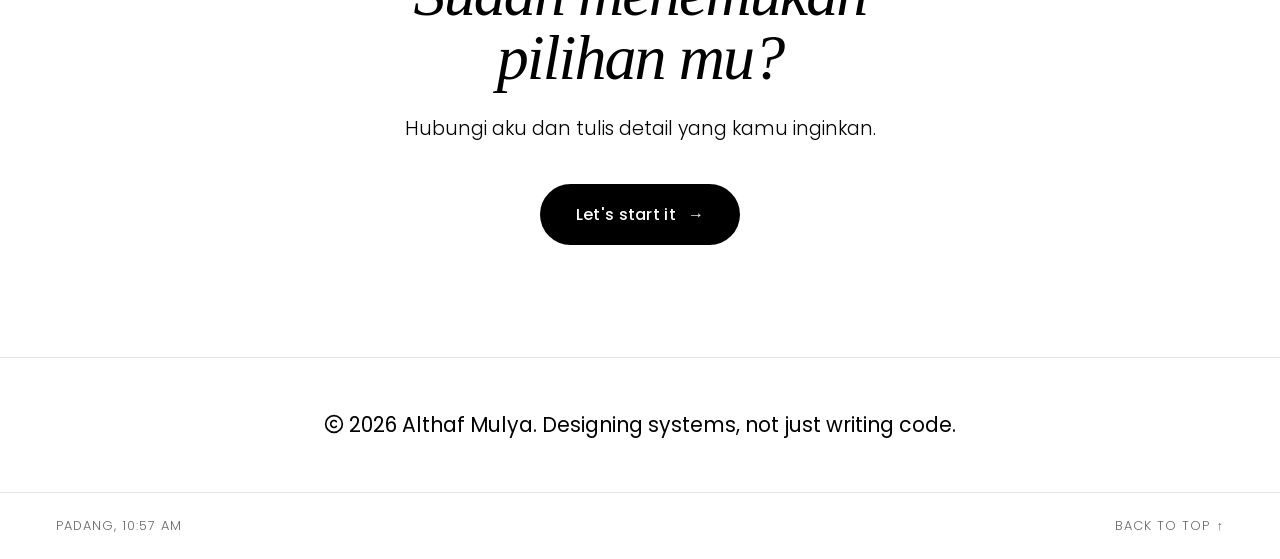
==== commit effbd02f: "feat: add faq section" ====
--- a/capabilities.html
+++ b/capabilities.html
@@ -1,54 +1,98 @@
 <!DOCTYPE html>
-<html lang="en">
+<html lang="id">
 <head>
     <meta charset="UTF-8">
     <meta name="viewport" content="width=device-width, initial-scale=1.0">
 
-    <title>Althaf | Web Developer</title>
-    <meta name="description" content="Althaf adalah seorang web developer yang berdomisili di Padang, Indonesia.">
-    <meta name="author" content="Althaf">
-    <meta name="application-name" content="Althaf Portfolio">
-    <meta name="generator" content="Custom">
-
-    <meta name="robots" content="index, follow">
-    <meta name="googlebot" content="index, follow">
-
-    <link rel="canonical" href="https://althaf-webdev.netlify.app/">
+    <title>Jasa Pembuatan Website Padang – Harga & Estimasi | Althaf Mulya</title>
+    <meta name="description" content="Daftar jasa pembuatan website di Padang: landing page, CMS, sistem informasi, HRIS, e-commerce, dan backend API. Lengkap dengan tech stack, estimasi biaya, dan durasi.">
+    <link rel="canonical" href="https://althaf-profile.vercel.app/capabilities.html">
+
+    <meta name="author" content="Althaf Mulya">
+    <meta name="robots" content="index, follow, max-image-preview:large, max-snippet:-1">
 
     <meta property="og:type" content="website">
-    <meta property="og:site_name" content="Althaf Portfolio">
-    <meta property="og:title" content="Althaf | Web Developer">
-    <meta property="og:description" content="Althaf adalah seorang web developer yang berdomisili di Padang, Indonesia.">
-    <meta property="og:url" content="https://althaf-webdev.netlify.app/">
-    <meta property="og:image" content="https://althaf-webdev.netlify.app/images/og-image.jpg">
-    <meta property="og:image:alt" content="Foto Aku">
+    <meta property="og:site_name" content="Althaf Mulya">
+    <meta property="og:title" content="Jasa Pembuatan Website Padang – Harga & Estimasi">
+    <meta property="og:description" content="Landing page, CMS, sistem informasi, HRIS, e-commerce, dan backend API. Lengkap dengan tech stack, estimasi biaya, dan durasi.">
+    <meta property="og:url" content="https://althaf-profile.vercel.app/capabilities.html">
+    <meta property="og:image" content="https://res.cloudinary.com/dyxqjq1yp/image/upload/f_jpg,w_1200,h_630,c_fill,g_auto/v1792753952/Screenshot_2026-10-23_at_18.12.22_vni5dd.png">
+    <meta property="og:image:alt" content="Jasa pembuatan website Padang oleh Althaf Mulya">
     <meta property="og:image:width" content="1200">
     <meta property="og:image:height" content="630">
     <meta property="og:locale" content="id_ID">
 
     <meta name="twitter:card" content="summary_large_image">
-    <meta name="twitter:title" content="Althaf | Web Developer">
-    <meta name="twitter:description" content="Althaf adalah seorang web developer yang berdomisili di Padang, Indonesia.">
-    <meta name="twitter:image" content="https://althaf-webdev.netlify.app/images/og-image.jpg">
-    <meta name="twitter:image:alt" content="Foto Aku">
+    <meta name="twitter:title" content="Jasa Pembuatan Website Padang – Harga & Estimasi">
+    <meta name="twitter:description" content="Landing page, CMS, sistem informasi, HRIS, e-commerce, dan backend API. Lengkap dengan tech stack, estimasi biaya, dan durasi.">
+    <meta name="twitter:image" content="https://res.cloudinary.com/dyxqjq1yp/image/upload/f_jpg,w_1200,h_630,c_pad,b_white/v1792747245/favicon_tgfn6a.png">
+    <meta name="twitter:image:alt" content="Jasa pembuatan website Padang oleh Althaf Mulya">
 
     <meta name="theme-color" content="#000000">
     <meta name="color-scheme" content="light">
 
-    <link rel="icon" type="image/png" href="./assets/favicon.png">
-    <link rel="apple-touch-icon" href="/apple-touch-icon.png">
+    <link rel="icon" type="image/png" sizes="192x192" href="https://res.cloudinary.com/dyxqjq1yp/image/upload/f_png,w_192,h_192,c_fit/v1792747245/favicon_tgfn6a.png">
+    <link rel="apple-touch-icon" sizes="180x180" href="https://res.cloudinary.com/dyxqjq1yp/image/upload/f_png,w_180,h_180,c_fit/v1792747245/favicon_tgfn6a.png">
     <link rel="manifest" href="./manifest.json">
 
     <link rel="stylesheet" href="./styles/style.css">
     <link rel="stylesheet" href="./styles/animation.css">
-    <link rel="stylesheet" href="./styles/typography.css">
 
     <link rel="preconnect" href="https://fonts.googleapis.com">
     <link rel="preconnect" href="https://fonts.gstatic.com" crossorigin>
-    <link href="https://fonts.googleapis.com/css2?family=Poppins:ital,wght@0,100;0,200;0,300;0,400;0,500;0,600;0,700;0,800;0,900;1,100;1,200;1,300;1,400;1,500;1,600;1,700;1,800;1,900&display=swap" rel="stylesheet">
+    <link href="https://fonts.googleapis.com/css2?family=Poppins:wght@100;200;300;400;500;600;700&display=swap" rel="stylesheet">
     <link href="https://fonts.googleapis.com/css2?family=Pixelify+Sans:wght@400;500&display=swap" rel="stylesheet">
+    <link href="https://fonts.googleapis.com/css2?family=JetBrains+Mono:wght@400;700&display=swap" rel="stylesheet">
 
     <script type="module" src="./scripts/main.js" defer></script>
+    <script type="application/ld+json">
+    {
+        "@context": "https://schema.org",
+        "@type": "FAQPage",
+        "mainEntity": [
+            {
+                "@type": "Question",
+                "name": "Berapa biaya buat website di Padang?",
+                "acceptedAnswer": { "@type": "Answer", "text": "Tergantung jenis dan cakupan fitur. Landing page mulai sekitar Rp 750 ribu, sedangkan sistem informasi atau HRIS bisa mencapai puluhan juta rupiah. Rincian ada di tabel, dan angka pasti disepakati setelah kebutuhan dibahas." }
+            },
+            {
+                "@type": "Question",
+                "name": "Berapa lama pengerjaannya?",
+                "acceptedAnswer": { "@type": "Answer", "text": "Landing page sekitar 2–7 hari, CMS 1–3 minggu, sedangkan sistem informasi dan e-commerce 5–12 minggu." }
+            },
+            {
+                "@type": "Question",
+                "name": "Apakah aku dapat source code dan domain?",
+                "acceptedAnswer": { "@type": "Answer", "text": "Ya. Source code diserahkan setelah pelunasan, dan domain serta hosting didaftarkan atas nama klien." }
+            },
+            {
+                "@type": "Question",
+                "name": "Bagaimana sistem pembayarannya?",
+                "acceptedAnswer": { "@type": "Answer", "text": "Dibagi dua atau tiga tahap: DP di awal, lalu pelunasan setelah proyek selesai dan disetujui." }
+            },
+            {
+                "@type": "Question",
+                "name": "Apakah ada maintenance setelah selesai?",
+                "acceptedAnswer": { "@type": "Answer", "text": "Ada masa perbaikan bug setelah serah terima. Penambahan fitur atau perawatan rutin tersedia sebagai layanan terpisah." }
+            },
+            {
+                "@type": "Question",
+                "name": "Apakah diurus sampai deploy?",
+                "acceptedAnswer": { "@type": "Answer", "text": "Ya. Hosting atau server, database, domain, dan HTTPS diurus sampai aplikasi online." }
+            },
+            {
+                "@type": "Question",
+                "name": "Apakah bisa kerja remote?",
+                "acceptedAnswer": { "@type": "Answer", "text": "Bisa. Berbasis di Padang dan terbuka untuk kerja remote ke seluruh Indonesia." }
+            },
+            {
+                "@type": "Question",
+                "name": "Bagaimana kalau ada revisi atau fitur tambahan?",
+                "acceptedAnswer": { "@type": "Answer", "text": "Revisi kecil di dalam cakupan yang disepakati sudah termasuk. Fitur di luar kesepakatan dihitung terpisah." }
+            }
+        ]
+    }
+    </script>
 </head>
 <body data-page="capabilities">
 
@@ -111,6 +155,15 @@
             <p id="capabilities-note" class="capabilities__note"></p>
         </section>
 
+        <section class="faq section-container" aria-labelledby="faq-title">
+            <div class="faq__header">
+                <h2 id="faq-title" class="faq__title"></h2>
+                <span class="faq__plus" aria-hidden="true">+</span>
+            </div>
+
+            <ul id="faq-list" class="faq__list"></ul>
+        </section>
+
         <!-- nav to contact -->
         <section class="contact section-container" id="contact">
             <h3 class="contact__title">Sudah menemukan pilihan mu?</h3>
@@ -147,7 +200,7 @@
 
     <!-- additional components -->
     <audio id="background-audio" loop preload="auto">
-        <source src="./assets/poison-door-sister-of-mercy.mp3" type="audio/mpeg">
+        <source src="./assets/castle-town.mp3" type="audio/mpeg">
     </audio>
 
     <div class="scroll-progress">
--- a/styles/style.css
+++ b/styles/style.css
@@ -1279,6 +1279,105 @@
     transition: transform 0.25s ease;
 }
 
+/* faq */
+.faq {
+    display: grid;
+    grid-template-columns: minmax(0, 1fr) minmax(0, 1.2fr);
+    gap: clamp(2rem, 6vw, 6rem);
+    margin-top: 5rem;
+    padding-top: 5rem;
+    border-top: 1px solid #0000001a;
+}
+
+.faq__title {
+    max-width: 10ch;
+    font-size: clamp(2.5rem, 5.5vw, 6rem);
+    font-weight: 300;
+    line-height: 1.05;
+    letter-spacing: -0.04em;
+    color: #111;
+}
+
+.faq__plus {
+    display: inline-block;
+    margin-top: 2rem;
+    font-size: 3rem;
+    font-weight: 400;
+    line-height: 1;
+    color: #8fa88f;
+    transition: transform 0.4s cubic-bezier(0.22, 1, 0.36, 1);
+}
+
+.faq:has(.faq__item.is-open) .faq__plus {
+    transform: rotate(135deg);
+}
+
+.faq__question {
+    display: flex;
+    justify-content: space-between;
+    align-items: flex-start;
+    gap: 1.5rem;
+    width: 100%;
+    padding: 1.6rem 0;
+    border: 0;
+    background: none;
+    color: #111;
+    font: inherit;
+    font-size: clamp(1.1rem, 1.6vw, 1.6rem);
+    font-weight: 300;
+    letter-spacing: -0.02em;
+    line-height: 1.3;
+    text-align: left;
+    cursor: pointer;
+}
+
+.faq__question:focus-visible {
+    outline: 2px solid #000;
+    outline-offset: 4px;
+    border-radius: 0.5rem;
+}
+
+.faq__icon {
+    flex-shrink: 0;
+    display: grid;
+    place-items: center;
+    width: 44px;
+    height: 44px;
+    border-radius: 50%;
+    background: #111;
+    color: #fff;
+    font-size: 1.1rem;
+    line-height: 1;
+    transition: transform 0.35s cubic-bezier(0.22, 1, 0.36, 1);
+}
+
+.faq__item.is-open .faq__icon {
+    transform: rotate(-45deg);
+}
+
+.faq__answer {
+    display: grid;
+    grid-template-rows: 0fr;
+    transition: grid-template-rows 0.4s cubic-bezier(0.22, 1, 0.36, 1);
+}
+
+.faq__item.is-open .faq__answer {
+    grid-template-rows: 1fr;
+}
+
+.faq__answer-inner {
+    overflow: hidden;
+}
+
+.faq__answer-inner p {
+    max-width: 38rem;
+    padding: 0 3rem 1.6rem 0;
+    font-weight: 300;
+    font-size: 1rem;
+    line-height: 1.7;
+    color: #00000099;
+}
+
 /* area contect form */
 body[data-page="contact"] {
     --c-bg: #121212;
@@ -1965,6 +2064,25 @@
     .contact-form {
         gap: 2rem;
     }
+
+    .faq {
+        grid-template-columns: minmax(0, 1fr);
+        margin-top: 3rem;
+        padding-top: 3rem;
+    }
+
+    .faq__title {
+        max-width: none;
+    }
+
+    .faq__icon {
+        width: 38px;
+        height: 38px;
+    }
+
+    .faq__answer-inner p {
+        padding-right: 0;
+    }
 }
 
 /* HP kecil */
@@ -2181,6 +2299,12 @@
     .contact-form__submit {
         align-self: stretch;
         text-align: center;
+    }
+
+    .faq__icon,
+    .faq__plus,
+    .faq__answer {
+        transition: none;
     }
 }
 
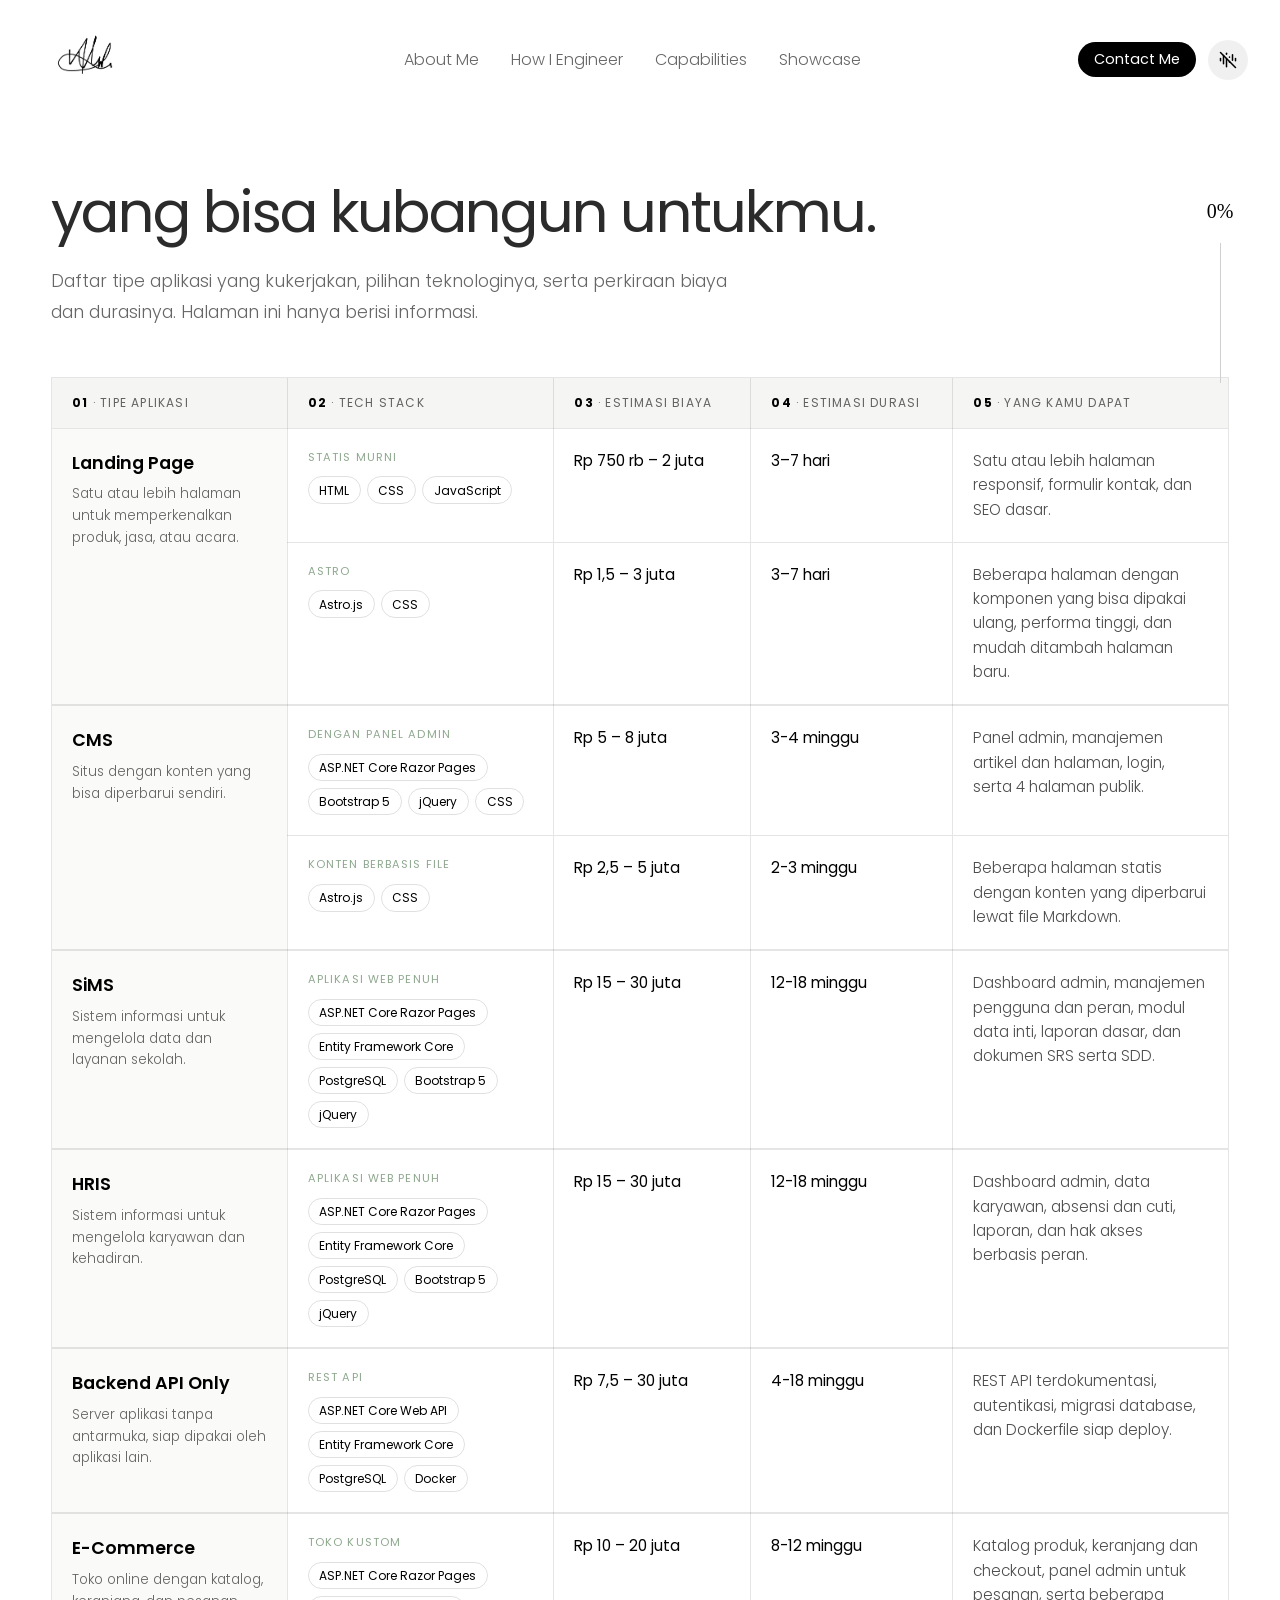
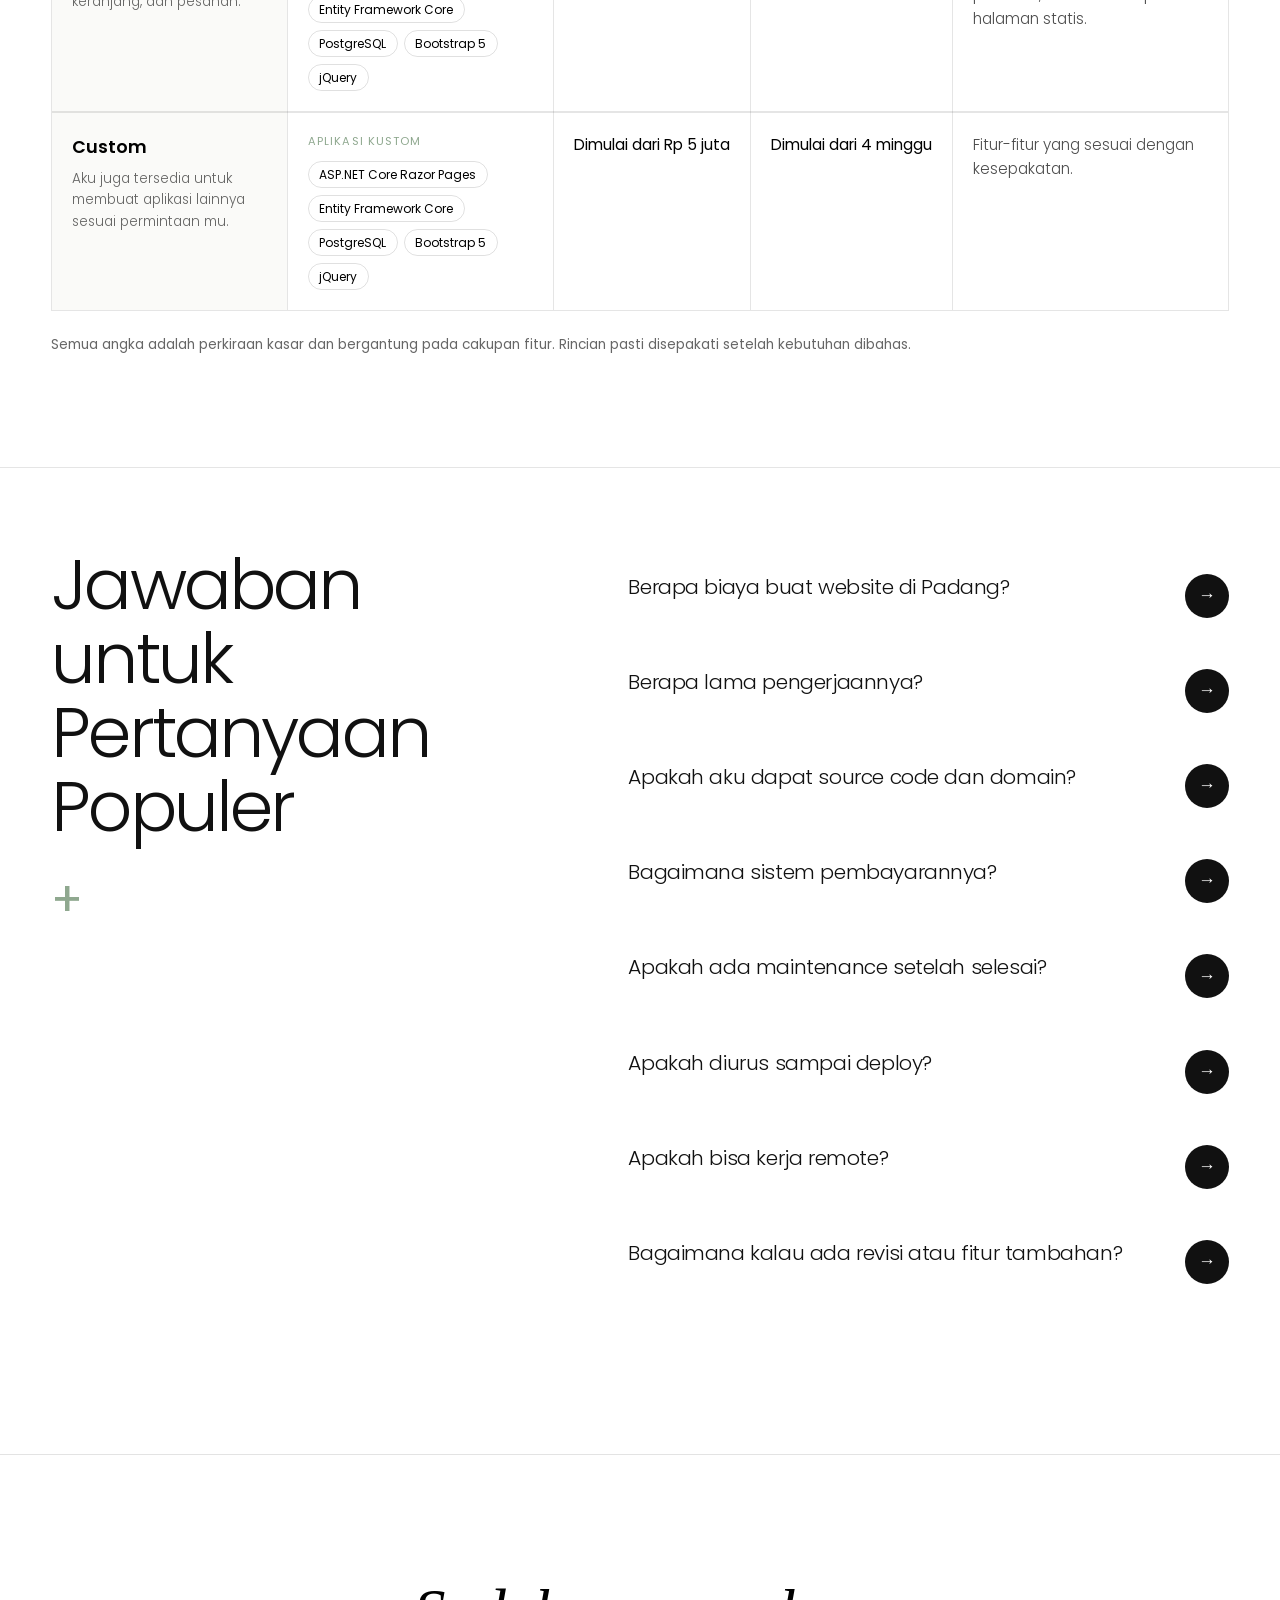
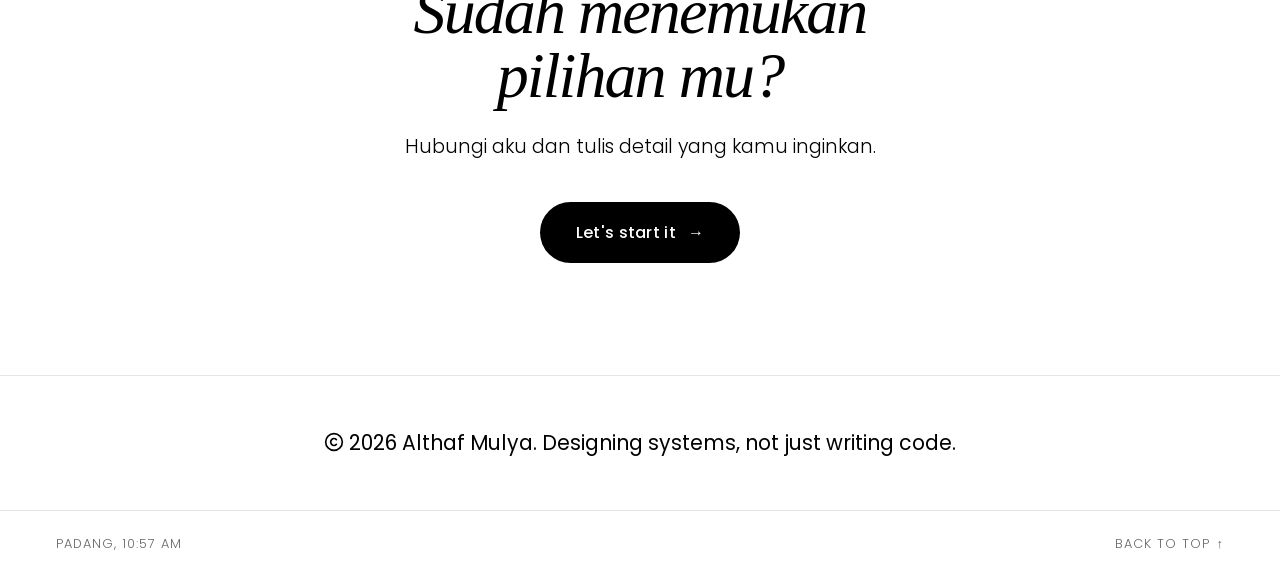
==== commit 11260fad: "feat: change favicon" ====
--- a/capabilities.html
+++ b/capabilities.html
@@ -25,14 +25,14 @@
     <meta name="twitter:card" content="summary_large_image">
     <meta name="twitter:title" content="Jasa Pembuatan Website Padang – Harga & Estimasi">
     <meta name="twitter:description" content="Landing page, CMS, sistem informasi, HRIS, e-commerce, dan backend API. Lengkap dengan tech stack, estimasi biaya, dan durasi.">
-    <meta name="twitter:image" content="https://res.cloudinary.com/dyxqjq1yp/image/upload/f_jpg,w_1200,h_630,c_pad,b_white/v1792747245/favicon_tgfn6a.png">
+    <meta name="twitter:image" content="https://res.cloudinary.com/dyxqjq1yp/image/upload/f_jpg,w_1200,h_630,c_fill,g_auto/v1792753952/Screenshot_2026-10-23_at_18.12.22_vni5dd.png">
     <meta name="twitter:image:alt" content="Jasa pembuatan website Padang oleh Althaf Mulya">
 
     <meta name="theme-color" content="#000000">
     <meta name="color-scheme" content="light">
 
-    <link rel="icon" type="image/png" sizes="192x192" href="https://res.cloudinary.com/dyxqjq1yp/image/upload/f_png,w_192,h_192,c_fit/v1792747245/favicon_tgfn6a.png">
-    <link rel="apple-touch-icon" sizes="180x180" href="https://res.cloudinary.com/dyxqjq1yp/image/upload/f_png,w_180,h_180,c_fit/v1792747245/favicon_tgfn6a.png">
+    <link rel="icon" type="image/png" sizes="192x192" href="./assets/favicon.png">
+    <link rel="apple-touch-icon" sizes="180x180" href="./assets/favicon.png">
     <link rel="manifest" href="./manifest.json">
 
     <link rel="stylesheet" href="./styles/style.css">
--- a/styles/style.css
+++ b/styles/style.css
@@ -23,6 +23,12 @@
 
 a {
     text-decoration: none;
+}
+
+#about-me, 
+#design-principle, 
+#showcase {
+    scroll-margin-top: 15vh;
 }
 
 .text-muted {
